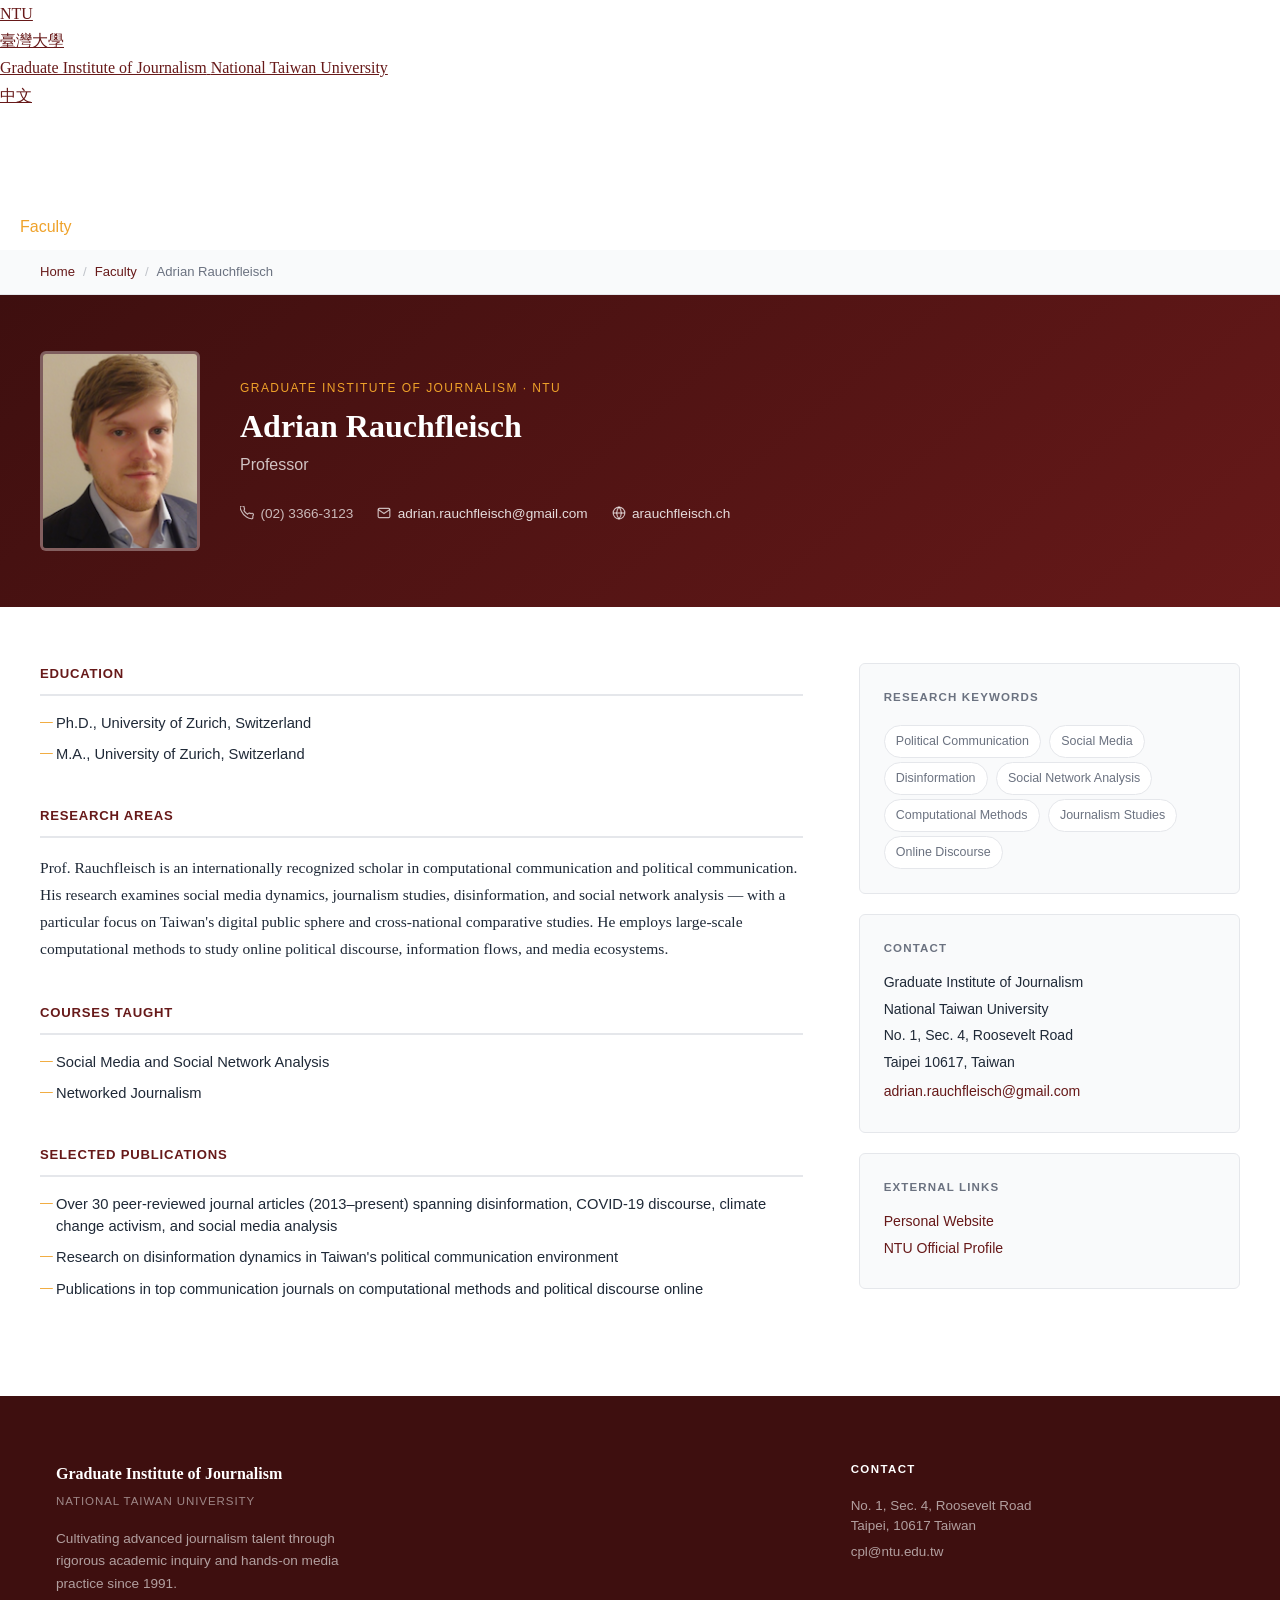
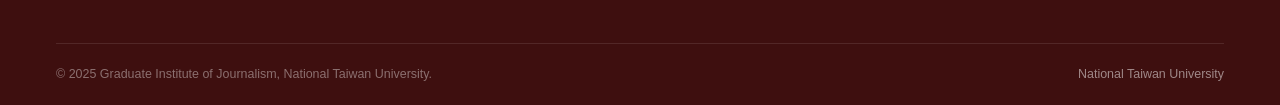
==== faculty/adrian-rauchfleisch.html @ b99232d1 "0507" ====
<!DOCTYPE html>
<html lang="en">
<head>
  <meta charset="UTF-8">
  <meta name="viewport" content="width=device-width, initial-scale=1.0">
  <title>Adrian Rauchfleisch — Graduate Institute of Journalism, NTU</title>
  <link rel="stylesheet" href="../css/style.css">
</head>
<body>

  <header class="topbar">
    <div class="topbar-inner">
      <a href="../index.html" class="topbar-brand">
        <div class="topbar-logo">
          <span class="topbar-logo-ntu">NTU</span>
          <div class="topbar-logo-line"></div>
          <span class="topbar-logo-sub">臺灣大學</span>
        </div>
        <div class="topbar-text">
          <span class="topbar-dept">Graduate Institute of Journalism</span>
          <span class="topbar-univ">National Taiwan University</span>
        </div>
      </a>
      <div class="topbar-right">
        <div class="topbar-lang">
          <a href="https://ntujour.github.io/" target="_blank" rel="noopener">中文</a>
        </div>
      </div>
    </div>
  </header>

  <nav class="navbar">
    <div class="navbar-inner">
      <a href="../index.html#introduction" class="nav-link">Introduction</a>
      <a href="../index.html#news" class="nav-link">News</a>
      <a href="../index.html#faculty" class="nav-link active">Faculty</a>
    </div>
  </nav>

  <div class="profile-breadcrumb">
    <div class="profile-breadcrumb-inner">
      <a href="../index.html">Home</a>
      <span class="breadcrumb-sep">/</span>
      <a href="../index.html#faculty">Faculty</a>
      <span class="breadcrumb-sep">/</span>
      <span>Adrian Rauchfleisch</span>
    </div>
  </div>

  <div class="profile-header">
    <div class="profile-header-inner">
      <div class="profile-photo-wrap">
        <img
          class="profile-photo-large"
          src="../image/Adrian%20Rauchfleisch.png"
          alt="Adrian Rauchfleisch"
        >
        <div class="profile-placeholder-large" style="display:none;">AR</div>
      </div>
      <div>
        <p class="profile-dept">Graduate Institute of Journalism · NTU</p>
        <h1 class="profile-name">Adrian Rauchfleisch</h1>
        <p class="profile-title-text">Professor</p>
        <div class="profile-contacts">
          <span class="profile-contact-item">
            <svg width="14" height="14" viewBox="0 0 24 24" fill="none" stroke="currentColor" stroke-width="2"><path d="M22 16.92v3a2 2 0 01-2.18 2 19.79 19.79 0 01-8.63-3.07A19.5 19.5 0 013.07 9.81a19.79 19.79 0 01-3.07-8.63A2 2 0 012 0h3a2 2 0 012 1.72c.127.96.361 1.903.7 2.81a2 2 0 01-.45 2.11L6.91 7.91a16 16 0 006.09 6.09l1.27-1.27a2 2 0 012.11-.45c.907.339 1.85.573 2.81.7A2 2 0 0122 16.92z"/></svg>
            (02) 3366-3123
          </span>
          <span class="profile-contact-item">
            <svg width="14" height="14" viewBox="0 0 24 24" fill="none" stroke="currentColor" stroke-width="2"><path d="M4 4h16c1.1 0 2 .9 2 2v12c0 1.1-.9 2-2 2H4c-1.1 0-2-.9-2-2V6c0-1.1.9-2 2-2z"/><polyline points="22,6 12,13 2,6"/></svg>
            <a href="mailto:adrian.rauchfleisch@gmail.com">adrian.rauchfleisch@gmail.com</a>
          </span>
          <span class="profile-contact-item">
            <svg width="14" height="14" viewBox="0 0 24 24" fill="none" stroke="currentColor" stroke-width="2"><circle cx="12" cy="12" r="10"/><line x1="2" y1="12" x2="22" y2="12"/><path d="M12 2a15.3 15.3 0 014 10 15.3 15.3 0 01-4 10 15.3 15.3 0 01-4-10 15.3 15.3 0 014-10z"/></svg>
            <a href="http://www.arauchfleisch.ch/" target="_blank" rel="noopener">arauchfleisch.ch</a>
          </span>
        </div>
      </div>
    </div>
  </div>

  <div class="profile-body">
    <div class="profile-body-inner">
      <div class="profile-main">

        <div class="profile-section">
          <h2>Education</h2>
          <ul>
            <li>Ph.D., University of Zurich, Switzerland</li>
            <li>M.A., University of Zurich, Switzerland</li>
          </ul>
        </div>

        <div class="profile-section">
          <h2>Research Areas</h2>
          <p>Prof. Rauchfleisch is an internationally recognized scholar in computational communication and political communication. His research examines social media dynamics, journalism studies, disinformation, and social network analysis — with a particular focus on Taiwan's digital public sphere and cross-national comparative studies. He employs large-scale computational methods to study online political discourse, information flows, and media ecosystems.</p>
        </div>

        <div class="profile-section">
          <h2>Courses Taught</h2>
          <ul>
            <li>Social Media and Social Network Analysis</li>
            <li>Networked Journalism</li>
          </ul>
        </div>

        <div class="profile-section">
          <h2>Selected Publications</h2>
          <ul>
            <li>Over 30 peer-reviewed journal articles (2013–present) spanning disinformation, COVID-19 discourse, climate change activism, and social media analysis</li>
            <li>Research on disinformation dynamics in Taiwan's political communication environment</li>
            <li>Publications in top communication journals on computational methods and political discourse online</li>
          </ul>
        </div>

      </div>

      <div class="profile-sidebar">
        <div class="sidebar-card">
          <h3>Research Keywords</h3>
          <div>
            <span class="research-pill">Political Communication</span>
            <span class="research-pill">Social Media</span>
            <span class="research-pill">Disinformation</span>
            <span class="research-pill">Social Network Analysis</span>
            <span class="research-pill">Computational Methods</span>
            <span class="research-pill">Journalism Studies</span>
            <span class="research-pill">Online Discourse</span>
          </div>
        </div>
        <div class="sidebar-card">
          <h3>Contact</h3>
          <p>Graduate Institute of Journalism</p>
          <p>National Taiwan University</p>
          <p>No. 1, Sec. 4, Roosevelt Road</p>
          <p>Taipei 10617, Taiwan</p>
          <a href="mailto:adrian.rauchfleisch@gmail.com" style="margin-top:0.5rem;">adrian.rauchfleisch@gmail.com</a>
        </div>
        <div class="sidebar-card">
          <h3>External Links</h3>
          <a href="http://www.arauchfleisch.ch/" target="_blank" rel="noopener">Personal Website</a>
          <a href="https://webpageprodvm.ntu.edu.tw/Journalism/RauchfleischA.htm" target="_blank" rel="noopener">NTU Official Profile</a>
        </div>
      </div>
    </div>
  </div>

  <footer>
    <div class="footer-inner">
      <div class="footer-cols">
        <div>
          <div class="footer-brand-name">Graduate Institute of Journalism</div>
          <div class="footer-brand-univ">National Taiwan University</div>
          <p class="footer-brand-desc">Cultivating advanced journalism talent through rigorous academic inquiry and hands-on media practice since 1991.</p>
        </div>
        <div class="footer-col">
          <h4>Contact</h4>
          <p>No. 1, Sec. 4, Roosevelt Road<br>Taipei, 10617 Taiwan</p>
          <a href="mailto:cpl@ntu.edu.tw">cpl@ntu.edu.tw</a>
        </div>
      </div>
      <div class="footer-bottom">
        <span>© 2025 Graduate Institute of Journalism, National Taiwan University.</span>
        <a href="https://www.ntu.edu.tw/" target="_blank" rel="noopener">National Taiwan University</a>
      </div>
    </div>
  </footer>

</body>
</html>
---- css/style.css ----
/* ============================================================
   Graduate Institute of Journalism, National Taiwan University
   Main Stylesheet — Color scheme matching ntujour.github.io
   ============================================================ */

:root {
  /* === Core brand colors (from ntujour.github.io) === */
  --maroon:        #671919;   /* nav background */
  --maroon-dark:   #3e0f0f;   /* footer background */
  --maroon-hover:  #991b1b;   /* dropdown / hover bg */
  --gold:          #efa22a;   /* accent, active/hover nav text */
  --gold-light:    #f4bb5a;

  /* === Text (Tailwind gray scale from source site) === */
  --text-900: #1f2937;   /* gray-800 — banner title */
  --text-700: #374151;   /* gray-700 — banner subtitle */
  --text-600: #4b5563;   /* gray-600 — tagline / secondary */
  --text-500: #6b7280;   /* gray-500 — muted */

  /* === Backgrounds === */
  --banner-bg: #f5f5f5;  /* site-banner background */
  --bg:        #ffffff;
  --bg-alt:    #f9fafb;  /* section alternate */

  /* === UI === */
  --border:       #e5e7eb;
  --shadow:       0 2px 8px rgba(103, 25, 25, 0.10);
  --shadow-hover: 0 8px 24px rgba(103, 25, 25, 0.18);
  --radius:       6px;
}

*, *::before, *::after { box-sizing: border-box; margin: 0; padding: 0; }
html { scroll-behavior: smooth; }

body {
  font-family: Georgia, 'Times New Roman', serif;
  color: var(--text-900);
  line-height: 1.7;
  font-size: 16px;
}

a { color: var(--maroon); }
img { max-width: 100%; display: block; }


/* ============================================================
   SITE BANNER  (matches .site-banner on ntujour.github.io)
   ============================================================ */

.site-banner {
  background-color: var(--banner-bg);
  background-image:
    url('https://ntujour.github.io/images/hd-bg-lt.png'),
    url('https://ntujour.github.io/images/hd-bg-rt.png');
  background-position: left bottom, right bottom;
  background-repeat: no-repeat, no-repeat;
  background-size: auto 60%, auto 60%;
  position: relative;
  padding: 1.5rem 0;
}

.container-1200 {
  max-width: 1200px;
  margin: 0 auto;
  padding: 0 1rem;
}

.banner-title {
  font-size: 2.25rem;   /* text-4xl */
  font-weight: 700;
  color: var(--text-900);
  line-height: 1.2;
  margin-bottom: 0.5rem;
}

.banner-title a {
  text-decoration: none;
  color: inherit;
  transition: color 0.15s;
}

.banner-title a:hover { color: var(--text-700); }

.banner-sub {
  font-family: -apple-system, BlinkMacSystemFont, 'Segoe UI', sans-serif;
  font-size: 1rem;
  color: var(--text-700);
  margin-bottom: 0.25rem;
}

.banner-tagline {
  font-family: -apple-system, BlinkMacSystemFont, 'Segoe UI', sans-serif;
  font-size: 1rem;
  color: var(--text-600);
}


/* ============================================================
   SITE NAV  (matches .site-nav on ntujour.github.io)
   ============================================================ */

.site-nav {
  background-color: var(--maroon);
  position: sticky;
  top: 0;
  z-index: 1000;
  box-shadow: 0 4px 6px rgba(0, 0, 0, 0.15);
}

.nav-list {
  list-style: none;
  display: flex;
  flex-wrap: wrap;
  align-items: center;
  gap: 0.5rem;
  padding: 0.75rem 0;
}

.nav-item { position: relative; }

.nav-link {
  display: block;
  padding: 0.625rem 1.25rem;
  font-family: -apple-system, BlinkMacSystemFont, 'Segoe UI', sans-serif;
  font-size: 1rem;
  font-weight: 500;
  color: #ffffff;
  text-decoration: none;
  border-radius: var(--radius);
  transition: color 0.15s;
}

.nav-link:hover  { color: var(--gold) !important; }
.nav-link.active { color: var(--gold); }

/* Language switcher pushed to right */
.nav-lang-item { margin-left: auto; }

.nav-lang-link {
  display: block;
  padding: 0.4rem 1rem;
  font-family: -apple-system, sans-serif;
  font-size: 0.9rem;
  font-weight: 500;
  color: rgba(255, 255, 255, 0.75);
  text-decoration: none;
  border: 1px solid rgba(255, 255, 255, 0.35);
  border-radius: var(--radius);
  transition: color 0.15s, border-color 0.15s, background 0.15s;
}

.nav-lang-link:hover {
  color: white;
  border-color: rgba(255, 255, 255, 0.7);
  background: rgba(255, 255, 255, 0.1);
}


/* ============================================================
   HERO
   ============================================================ */

.hero {
  background: linear-gradient(140deg, var(--maroon-dark) 0%, var(--maroon) 55%, #8b2020 100%);
  color: white;
  padding: 5rem 1rem 4rem;
  position: relative;
  overflow: hidden;
}

.hero::before {
  content: '';
  position: absolute;
  top: -100px; right: -80px;
  width: 500px; height: 500px;
  border: 1px solid rgba(255,255,255,0.05);
  border-radius: 50%;
  pointer-events: none;
}

.hero::after {
  content: '';
  position: absolute;
  bottom: -120px; left: -60px;
  width: 380px; height: 380px;
  border: 1px solid rgba(255,255,255,0.04);
  border-radius: 50%;
  pointer-events: none;
}

.hero-inner {
  max-width: 1200px;
  margin: 0 auto;
  position: relative; z-index: 1;
}

.hero-tag {
  font-family: -apple-system, sans-serif;
  font-size: 0.72rem;
  font-weight: 700;
  letter-spacing: 0.18em;
  text-transform: uppercase;
  color: var(--gold);
  margin-bottom: 1.1rem;
}

.hero h2 {
  font-size: 2.5rem;
  font-weight: 700;
  line-height: 1.2;
  margin-bottom: 1.25rem;
  max-width: 580px;
}

.hero-desc {
  font-size: 1.05rem;
  opacity: 0.82;
  max-width: 500px;
  font-family: -apple-system, sans-serif;
  font-weight: 300;
  line-height: 1.65;
}


/* ============================================================
   SECTIONS — shared
   ============================================================ */

section { padding: 5rem 1rem; }

.section-inner {
  max-width: 1200px;
  margin: 0 auto;
}

.section-header { margin-bottom: 3rem; }

.section-title {
  font-size: 1.85rem;
  color: var(--maroon);
  font-weight: 700;
  display: inline-block;
  position: relative;
  padding-bottom: 0.65rem;
}

.section-title::after {
  content: '';
  position: absolute;
  bottom: 0; left: 0;
  width: 44px; height: 3px;
  background: var(--gold);
}

.section-desc {
  font-family: -apple-system, sans-serif;
  font-size: 1rem;
  color: var(--text-500);
  margin-top: 0.8rem;
  max-width: 640px;
  line-height: 1.6;
}


/* ============================================================
   INTRODUCTION
   ============================================================ */

#introduction { background: var(--bg); }

.intro-body {
  display: grid;
  grid-template-columns: 1fr 1fr;
  gap: 4rem;
  align-items: start;
}

.intro-text p {
  margin-bottom: 1rem;
  font-size: 1.02rem;
  color: var(--text-900);
  line-height: 1.85;
}

.intro-pillars {
  display: grid;
  grid-template-columns: 1fr 1fr;
  gap: 1rem;
}

.pillar {
  background: var(--bg-alt);
  border-left: 3px solid var(--maroon);
  padding: 1.1rem 1.1rem 1.1rem 1rem;
  border-radius: 0 var(--radius) var(--radius) 0;
}

.pillar h4 {
  font-family: -apple-system, sans-serif;
  font-size: 0.78rem;
  font-weight: 700;
  color: var(--maroon);
  text-transform: uppercase;
  letter-spacing: 0.06em;
  margin-bottom: 0.35rem;
}

.pillar p {
  font-size: 0.86rem;
  color: var(--text-500);
  line-height: 1.55;
  font-family: -apple-system, sans-serif;
}

.intro-stats {
  display: flex;
  gap: 2.5rem;
  margin-top: 2rem;
  padding-top: 2rem;
  border-top: 1px solid var(--border);
}

.stat-num {
  font-size: 2rem;
  font-weight: 700;
  color: var(--maroon);
  line-height: 1;
}

.stat-label {
  font-family: -apple-system, sans-serif;
  font-size: 0.78rem;
  color: var(--text-500);
  margin-top: 0.3rem;
  letter-spacing: 0.04em;
}


/* ============================================================
   NEWS
   ============================================================ */

#news { background: var(--bg-alt); }

.news-list {
  display: flex;
  flex-direction: column;
  gap: 1rem;
}

.news-card {
  background: white;
  border-radius: var(--radius);
  padding: 1.4rem 1.75rem;
  box-shadow: var(--shadow);
  display: grid;
  grid-template-columns: 90px 1fr;
  gap: 1.5rem;
  align-items: start;
  text-decoration: none;
  color: inherit;
  transition: box-shadow 0.2s;
  border-left: 3px solid transparent;
}

.news-card:hover {
  box-shadow: var(--shadow-hover);
  border-left-color: var(--maroon);
}

.news-meta { text-align: center; padding-top: 0.1rem; }

.news-date-day {
  font-family: -apple-system, sans-serif;
  font-size: 2rem;
  font-weight: 700;
  color: var(--maroon);
  line-height: 1;
}

.news-date-rest {
  font-family: -apple-system, sans-serif;
  font-size: 0.7rem;
  color: var(--text-500);
  text-transform: uppercase;
  letter-spacing: 0.08em;
  margin-top: 0.2rem;
  line-height: 1.3;
}

.news-date-year {
  font-family: -apple-system, sans-serif;
  font-size: 1.1rem;
  font-weight: 600;
  color: var(--maroon);
  line-height: 1.2;
}

.news-tag {
  display: inline-block;
  font-family: -apple-system, sans-serif;
  font-size: 0.68rem;
  font-weight: 700;
  letter-spacing: 0.07em;
  text-transform: uppercase;
  padding: 0.18rem 0.6rem;
  border-radius: 2px;
  background: var(--maroon);
  color: white;
  margin-bottom: 0.5rem;
}

.news-tag.tag-event  { background: #1b6b3a; }
.news-tag.tag-award  { background: var(--gold); color: var(--maroon-dark); }
.news-tag.tag-forum  { background: #5a4280; }

.news-title {
  font-size: 1.02rem;
  font-weight: 700;
  color: var(--text-900);
  line-height: 1.4;
  margin-bottom: 0.3rem;
}

.news-card:hover .news-title { color: var(--maroon); }

.news-excerpt {
  font-family: -apple-system, sans-serif;
  font-size: 0.87rem;
  color: var(--text-500);
  line-height: 1.55;
}


/* ============================================================
   FACULTY
   ============================================================ */

#faculty { background: var(--bg); }

.faculty-label {
  font-family: -apple-system, sans-serif;
  font-size: 0.75rem;
  font-weight: 700;
  text-transform: uppercase;
  letter-spacing: 0.12em;
  color: var(--gold);
  margin-bottom: 1.5rem;
  display: flex;
  align-items: center;
  gap: 0.8rem;
}

.faculty-label::after {
  content: '';
  flex: 1;
  height: 1px;
  background: var(--border);
}

.faculty-grid {
  display: grid;
  grid-template-columns: repeat(auto-fill, minmax(260px, 1fr));
  gap: 1.5rem;
}

.faculty-card {
  background: white;
  border: 1px solid var(--border);
  border-radius: 8px;
  overflow: hidden;
  transition: box-shadow 0.2s, transform 0.2s;
}

.faculty-card:hover {
  box-shadow: var(--shadow-hover);
  transform: translateY(-3px);
}

.faculty-photo-wrap {
  width: 100%;
  height: 300px;
  overflow: hidden;
  background: var(--bg-alt);
}

.faculty-photo {
  width: 100%;
  height: 100%;
  object-fit: cover;
  object-position: center top;
}

.faculty-placeholder {
  width: 100%;
  height: 100%;
  display: flex;
  align-items: center;
  justify-content: center;
  background: linear-gradient(135deg, var(--maroon) 0%, var(--maroon-hover) 100%);
  color: rgba(255, 255, 255, 0.6);
  font-family: Georgia, serif;
  font-size: 2.8rem;
  font-weight: 700;
  letter-spacing: 0.05em;
}

.faculty-body { padding: 1.25rem; }

.faculty-name {
  font-size: 1.04rem;
  font-weight: 700;
  color: var(--maroon);
  text-decoration: none;
  display: block;
  line-height: 1.3;
  margin-bottom: 0.2rem;
}

.faculty-name:hover { text-decoration: underline; }

.faculty-badge {
  font-family: -apple-system, sans-serif;
  font-size: 0.78rem;
  font-weight: 600;
  color: var(--text-500);
  margin-bottom: 0.8rem;
  display: block;
}

.faculty-tags { display: flex; flex-wrap: wrap; gap: 0.35rem; }

.ftag {
  font-family: -apple-system, sans-serif;
  font-size: 0.7rem;
  padding: 0.18rem 0.5rem;
  border-radius: 3px;
  background: var(--bg-alt);
  color: var(--text-500);
  border: 1px solid var(--border);
}


/* ============================================================
   FOOTER
   ============================================================ */

footer { background: var(--maroon-dark); }

.footer-inner {
  max-width: 1200px;
  margin: 0 auto;
  padding: 4rem 1rem 0;
}

.footer-cols {
  display: grid;
  grid-template-columns: 2fr 1fr;
  gap: 3rem;
  padding-bottom: 3rem;
}

.footer-brand-name {
  color: white;
  font-size: 1rem;
  font-weight: 700;
  margin-bottom: 0.3rem;
}

.footer-brand-univ {
  font-family: -apple-system, sans-serif;
  font-size: 0.72rem;
  color: rgba(255,255,255,0.5);
  letter-spacing: 0.08em;
  text-transform: uppercase;
}

.footer-brand-desc {
  font-family: -apple-system, sans-serif;
  font-size: 0.85rem;
  color: rgba(255,255,255,0.6);
  margin-top: 1rem;
  line-height: 1.65;
  max-width: 300px;
}

.footer-col h4 {
  font-family: -apple-system, sans-serif;
  font-size: 0.72rem;
  font-weight: 700;
  letter-spacing: 0.12em;
  text-transform: uppercase;
  color: white;
  margin-bottom: 1rem;
}

.footer-col p,
.footer-col a {
  font-family: -apple-system, sans-serif;
  font-size: 0.84rem;
  display: block;
  color: rgba(255,255,255,0.6);
  text-decoration: none;
  margin-bottom: 0.4rem;
  line-height: 1.5;
}

.footer-col a:hover { color: white; }

.footer-bottom {
  border-top: 1px solid rgba(255,255,255,0.1);
  padding: 1.25rem 0;
  display: flex;
  justify-content: space-between;
  align-items: center;
  font-family: -apple-system, sans-serif;
  font-size: 0.78rem;
  color: rgba(255,255,255,0.4);
}

.footer-bottom a { color: rgba(255,255,255,0.5); text-decoration: none; }
.footer-bottom a:hover { color: rgba(255,255,255,0.8); }


/* ============================================================
   FACULTY PROFILE PAGES
   ============================================================ */

.profile-breadcrumb {
  background: var(--bg-alt);
  border-bottom: 1px solid var(--border);
  padding: 0 1rem;
}

.profile-breadcrumb-inner {
  max-width: 1200px;
  margin: 0 auto;
  height: 44px;
  display: flex;
  align-items: center;
  gap: 0.5rem;
  font-family: -apple-system, sans-serif;
  font-size: 0.82rem;
  color: var(--text-500);
}

.profile-breadcrumb a { color: var(--maroon); text-decoration: none; }
.profile-breadcrumb a:hover { text-decoration: underline; }
.breadcrumb-sep { opacity: 0.4; }

.profile-header {
  background: linear-gradient(140deg, var(--maroon-dark) 0%, var(--maroon) 100%);
  color: white;
  padding: 3.5rem 1rem;
}

.profile-header-inner {
  max-width: 1200px;
  margin: 0 auto;
  display: grid;
  grid-template-columns: auto 1fr;
  gap: 2.5rem;
  align-items: center;
}

.profile-photo-wrap {
  width: 160px; height: 200px;
  border-radius: 6px;
  overflow: hidden;
  border: 3px solid rgba(255,255,255,0.25);
  flex-shrink: 0;
  background: rgba(255,255,255,0.1);
}

.profile-photo-large {
  width: 100%; height: 100%;
  object-fit: cover;
  object-position: center top;
}

.profile-placeholder-large {
  width: 100%; height: 100%;
  display: flex;
  align-items: center;
  justify-content: center;
  font-family: Georgia, serif;
  font-size: 3rem;
  font-weight: 700;
  color: rgba(255,255,255,0.4);
}

.profile-dept {
  font-family: -apple-system, sans-serif;
  font-size: 0.75rem;
  letter-spacing: 0.12em;
  text-transform: uppercase;
  color: var(--gold);
  margin-bottom: 0.6rem;
}

.profile-name {
  font-size: 2rem;
  font-weight: 700;
  line-height: 1.15;
  margin-bottom: 0.4rem;
}

.profile-title-text {
  font-family: -apple-system, sans-serif;
  font-size: 1rem;
  color: rgba(255,255,255,0.75);
  margin-bottom: 1.5rem;
}

.profile-contacts {
  display: flex;
  flex-wrap: wrap;
  gap: 0.75rem 1.5rem;
}

.profile-contact-item {
  font-family: -apple-system, sans-serif;
  font-size: 0.85rem;
  color: rgba(255,255,255,0.7);
  display: flex;
  align-items: center;
  gap: 0.4rem;
}

.profile-contact-item a { color: rgba(255,255,255,0.85); text-decoration: none; }
.profile-contact-item a:hover { color: white; text-decoration: underline; }

.profile-body { background: var(--bg); padding: 3.5rem 1rem; }

.profile-body-inner {
  max-width: 1200px;
  margin: 0 auto;
  display: grid;
  grid-template-columns: 2fr 1fr;
  gap: 3.5rem;
  align-items: start;
}

.profile-section { margin-bottom: 2.5rem; }

.profile-section h2 {
  font-family: -apple-system, sans-serif;
  font-size: 0.82rem;
  font-weight: 700;
  color: var(--maroon);
  text-transform: uppercase;
  letter-spacing: 0.06em;
  padding-bottom: 0.5rem;
  border-bottom: 2px solid var(--border);
  margin-bottom: 1rem;
}

.profile-section p {
  font-size: 0.97rem;
  line-height: 1.75;
  color: var(--text-900);
}

.profile-section ul {
  list-style: none;
  display: flex;
  flex-direction: column;
  gap: 0.6rem;
}

.profile-section li {
  font-family: -apple-system, sans-serif;
  font-size: 0.92rem;
  color: var(--text-900);
  padding-left: 1rem;
  position: relative;
  line-height: 1.5;
}

.profile-section li::before {
  content: '—';
  position: absolute;
  left: 0;
  color: var(--gold);
  font-size: 0.8rem;
}

.profile-sidebar { position: sticky; top: 74px; }

.sidebar-card {
  background: var(--bg-alt);
  border: 1px solid var(--border);
  border-radius: var(--radius);
  padding: 1.5rem;
  margin-bottom: 1.25rem;
}

.sidebar-card h3 {
  font-family: -apple-system, sans-serif;
  font-size: 0.72rem;
  font-weight: 700;
  text-transform: uppercase;
  letter-spacing: 0.1em;
  color: var(--text-500);
  margin-bottom: 0.85rem;
}

.sidebar-card p,
.sidebar-card a {
  font-family: -apple-system, sans-serif;
  font-size: 0.88rem;
  color: var(--text-900);
  text-decoration: none;
  display: block;
  margin-bottom: 0.35rem;
  line-height: 1.5;
}

.sidebar-card a { color: var(--maroon); }
.sidebar-card a:hover { text-decoration: underline; }

.research-pill {
  display: inline-block;
  font-family: -apple-system, sans-serif;
  font-size: 0.78rem;
  padding: 0.3rem 0.7rem;
  border-radius: 20px;
  background: white;
  border: 1px solid var(--border);
  color: var(--text-500);
  margin: 0.25rem 0.25rem 0 0;
}


/* ============================================================
   FACULTY — SECTION HEADINGS & COMPACT CARDS
   ============================================================ */

.faculty-section-heading {
  font-family: -apple-system, BlinkMacSystemFont, 'Segoe UI', sans-serif;
  font-weight: 700;
  color: var(--text-700);
  text-transform: uppercase;
  margin: 3rem 0 1.25rem;
  padding-bottom: 0.6rem;
  border-bottom: 2px solid var(--border);
  font-size: 1.4rem;
  letter-spacing: 0.04em;
}


.faculty-compact-grid {
  display: grid;
  grid-template-columns: repeat(3, 1fr);
  gap: 0.75rem;
}

.faculty-compact-card {
  background: var(--bg-alt);
  border: 1px solid var(--border);
  border-left: 3px solid var(--maroon);
  border-radius: 0 var(--radius) var(--radius) 0;
  padding: 0.85rem 1rem;
  display: flex;
  gap: 0.85rem;
  align-items: flex-start;
}

.faculty-compact-card.card-remembrance {
  border-left-color: var(--text-500);
}

.faculty-compact-photo-wrap {
  width: 80px;
  height: 96px;
  flex-shrink: 0;
  overflow: hidden;
  border-radius: 3px;
  background: var(--bg);
}

.faculty-compact-photo {
  width: 100%;
  height: 100%;
  object-fit: cover;
  object-position: center top;
}

.faculty-compact-placeholder-sm {
  width: 100%;
  height: 100%;
  display: flex;
  align-items: center;
  justify-content: center;
  background: linear-gradient(135deg, var(--maroon) 0%, var(--maroon-hover) 100%);
  color: rgba(255,255,255,0.45);
  font-family: Georgia, serif;
  font-size: 1.4rem;
  font-weight: 700;
}

.faculty-compact-info {
  flex: 1;
  min-width: 0;
}

.faculty-compact-name {
  font-family: Georgia, 'Times New Roman', serif;
  font-size: 1.04rem;
  font-weight: 700;
  color: var(--maroon);
  display: block;
  margin-bottom: 0.15rem;
  line-height: 1.3;
}

.faculty-compact-card.card-remembrance .faculty-compact-name {
  color: var(--text-700);
}

.faculty-compact-zh {
  font-weight: 400;
  font-size: 0.82rem;
  color: var(--text-500);
}

.faculty-compact-title {
  font-family: -apple-system, sans-serif;
  font-size: 0.78rem;
  font-weight: 600;
  color: var(--text-700);
  margin-bottom: 0.2rem;
}

.faculty-compact-sub {
  font-family: -apple-system, sans-serif;
  font-size: 0.76rem;
  color: var(--text-500);
  line-height: 1.45;
}


/* ============================================================
   RESPONSIVE
   ============================================================ */

@media (max-width: 960px) {
  .intro-body { grid-template-columns: 1fr; gap: 2.5rem; }
  .footer-cols { grid-template-columns: 1fr; gap: 2rem; }
  .profile-body-inner { grid-template-columns: 1fr; }
  .profile-sidebar { position: static; }
  .faculty-compact-grid { grid-template-columns: repeat(2, 1fr); }
}

@media (max-width: 720px) {
  .banner-title { font-size: 1.6rem; }
  .hero h2 { font-size: 1.9rem; }
  .faculty-grid { grid-template-columns: repeat(2, 1fr); }
  .news-card { grid-template-columns: 1fr; }
  .news-meta { display: flex; align-items: center; gap: 0.75rem; text-align: left; }
  .footer-cols { grid-template-columns: 1fr; gap: 2rem; }
  .footer-bottom { flex-direction: column; gap: 0.5rem; text-align: center; }
  .profile-header-inner { grid-template-columns: 1fr; }
  .profile-photo-wrap { width: 120px; height: 150px; }
}

@media (max-width: 600px) {
  .faculty-compact-grid { grid-template-columns: 1fr; }
}

@media (max-width: 480px) {
  .faculty-grid { grid-template-columns: 1fr; }
  .intro-pillars { grid-template-columns: 1fr; }
  .intro-stats { gap: 1.5rem; }
  section { padding: 3.5rem 1rem; }
  .hero { padding: 4rem 1rem 3rem; }
}
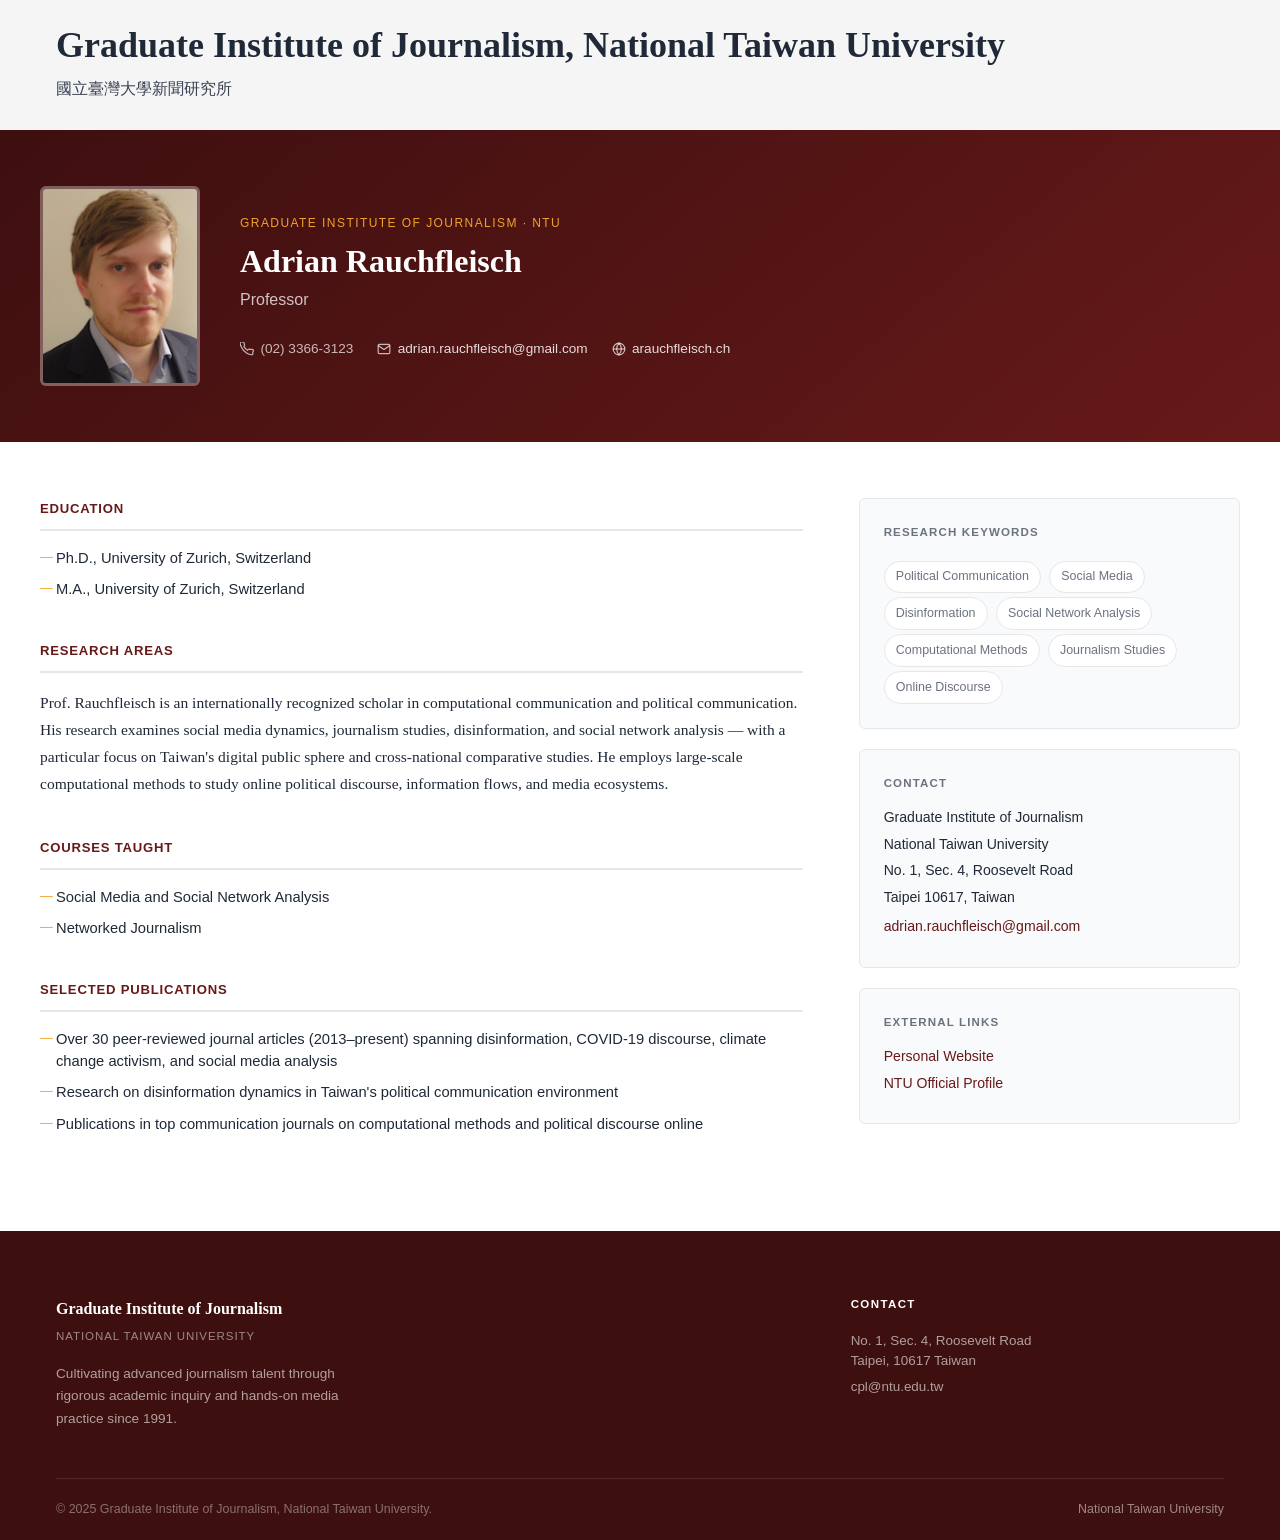
==== commit 1c6cead0: "0507" ====
--- a/faculty/adrian-rauchfleisch.html
+++ b/faculty/adrian-rauchfleisch.html
@@ -8,44 +8,14 @@
 </head>
 <body>
 
-  <header class="topbar">
-    <div class="topbar-inner">
-      <a href="../index.html" class="topbar-brand">
-        <div class="topbar-logo">
-          <span class="topbar-logo-ntu">NTU</span>
-          <div class="topbar-logo-line"></div>
-          <span class="topbar-logo-sub">臺灣大學</span>
-        </div>
-        <div class="topbar-text">
-          <span class="topbar-dept">Graduate Institute of Journalism</span>
-          <span class="topbar-univ">National Taiwan University</span>
-        </div>
-      </a>
-      <div class="topbar-right">
-        <div class="topbar-lang">
-          <a href="https://ntujour.github.io/" target="_blank" rel="noopener">中文</a>
-        </div>
-      </div>
+  <header class="site-banner" role="banner">
+    <div class="container-1200">
+      <h1 class="banner-title">
+        <a href="../index.html">Graduate Institute of Journalism, National Taiwan University</a>
+      </h1>
+      <p class="banner-sub">國立臺灣大學新聞研究所</p>
     </div>
   </header>
-
-  <nav class="navbar">
-    <div class="navbar-inner">
-      <a href="../index.html#introduction" class="nav-link">Introduction</a>
-      <a href="../index.html#news" class="nav-link">News</a>
-      <a href="../index.html#faculty" class="nav-link active">Faculty</a>
-    </div>
-  </nav>
-
-  <div class="profile-breadcrumb">
-    <div class="profile-breadcrumb-inner">
-      <a href="../index.html">Home</a>
-      <span class="breadcrumb-sep">/</span>
-      <a href="../index.html#faculty">Faculty</a>
-      <span class="breadcrumb-sep">/</span>
-      <span>Adrian Rauchfleisch</span>
-    </div>
-  </div>
 
   <div class="profile-header">
     <div class="profile-header-inner">
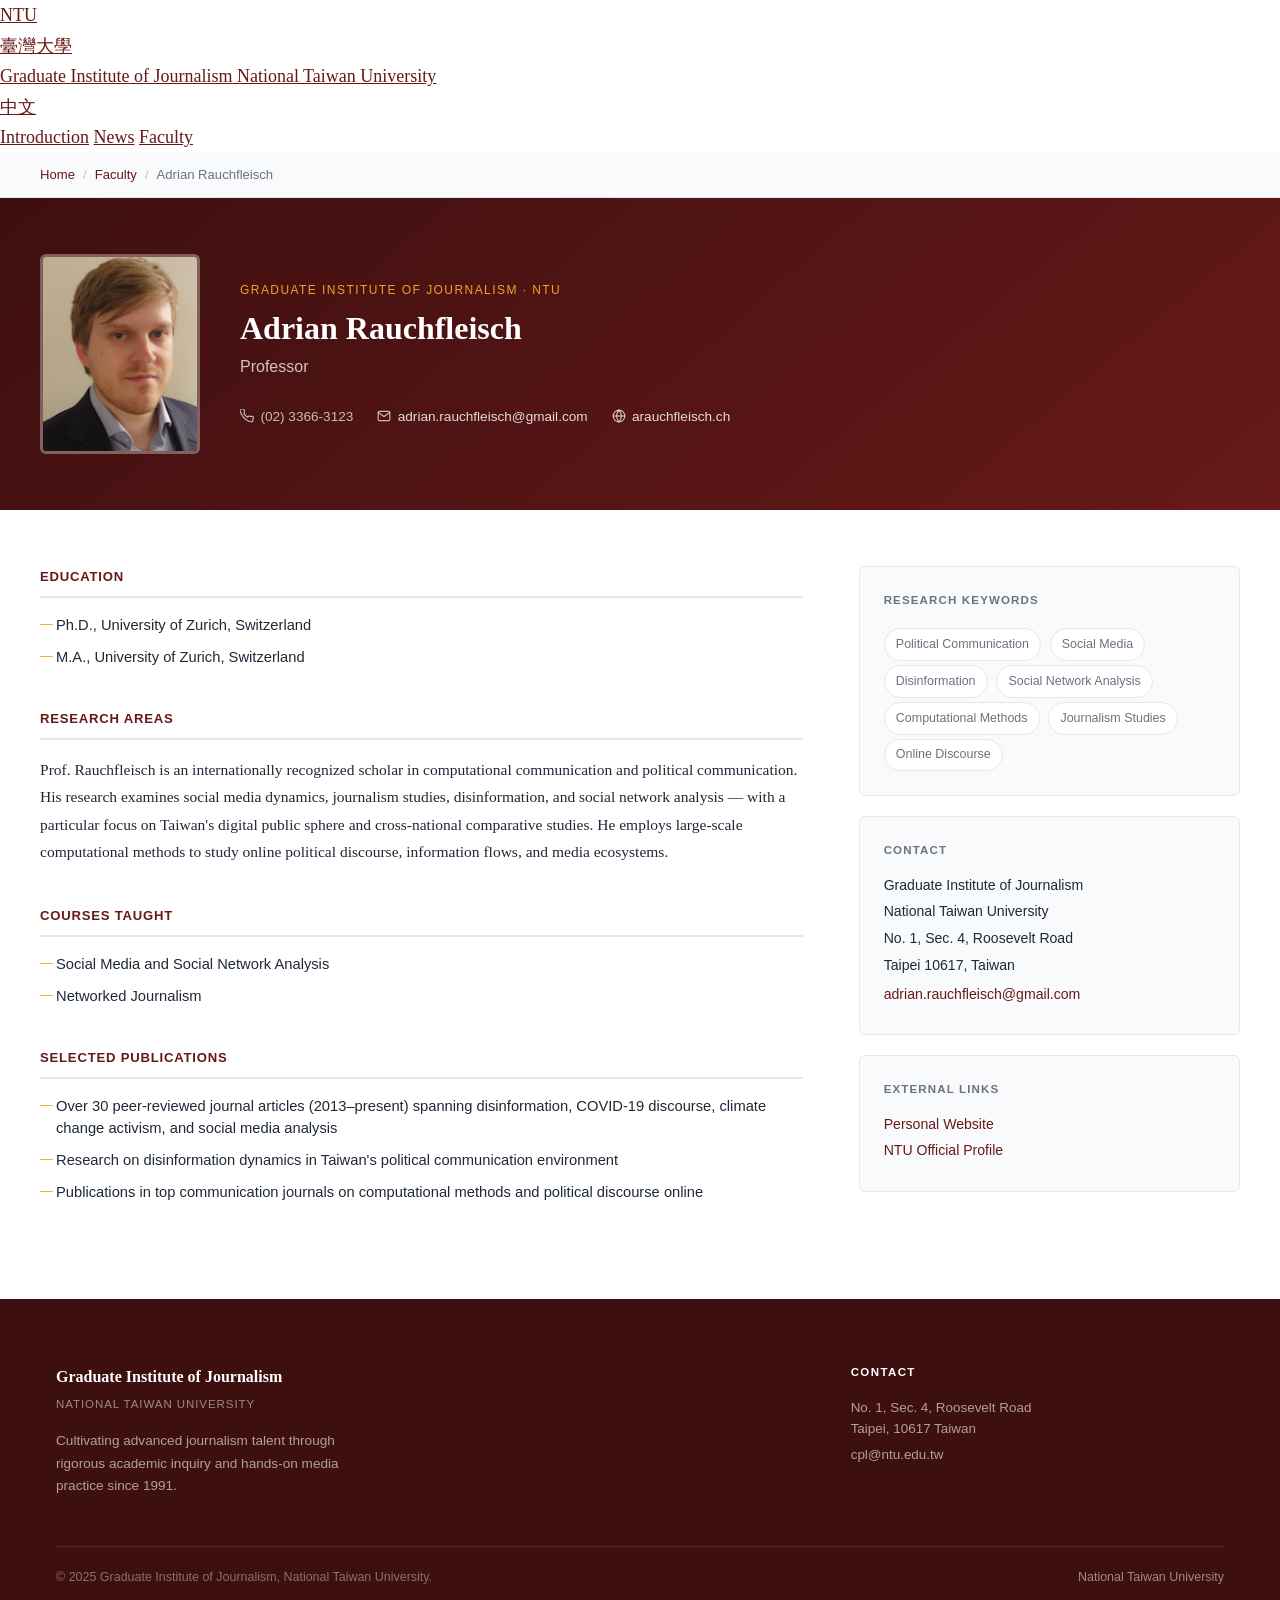
==== commit df631b8d: "0507" ====
--- a/faculty/adrian-rauchfleisch.html
+++ b/faculty/adrian-rauchfleisch.html
@@ -8,14 +8,44 @@
 </head>
 <body>
 
-  <header class="site-banner" role="banner">
-    <div class="container-1200">
-      <h1 class="banner-title">
-        <a href="../index.html">Graduate Institute of Journalism, National Taiwan University</a>
-      </h1>
-      <p class="banner-sub">國立臺灣大學新聞研究所</p>
+  <header class="topbar">
+    <div class="topbar-inner">
+      <a href="../index.html" class="topbar-brand">
+        <div class="topbar-logo">
+          <span class="topbar-logo-ntu">NTU</span>
+          <div class="topbar-logo-line"></div>
+          <span class="topbar-logo-sub">臺灣大學</span>
+        </div>
+        <div class="topbar-text">
+          <span class="topbar-dept">Graduate Institute of Journalism</span>
+          <span class="topbar-univ">National Taiwan University</span>
+        </div>
+      </a>
+      <div class="topbar-right">
+        <div class="topbar-lang">
+          <a href="https://ntujour.github.io/" target="_blank" rel="noopener">中文</a>
+        </div>
+      </div>
     </div>
   </header>
+
+  <nav class="navbar">
+    <div class="navbar-inner">
+      <a href="../index.html#introduction" class="nav-link">Introduction</a>
+      <a href="../index.html#news" class="nav-link">News</a>
+      <a href="../index.html#faculty" class="nav-link active">Faculty</a>
+    </div>
+  </nav>
+
+  <div class="profile-breadcrumb">
+    <div class="profile-breadcrumb-inner">
+      <a href="../index.html">Home</a>
+      <span class="breadcrumb-sep">/</span>
+      <a href="../index.html#faculty">Faculty</a>
+      <span class="breadcrumb-sep">/</span>
+      <span>Adrian Rauchfleisch</span>
+    </div>
+  </div>
 
   <div class="profile-header">
     <div class="profile-header-inner">
--- a/css/style.css
+++ b/css/style.css
@@ -36,7 +36,7 @@
   font-family: Georgia, 'Times New Roman', serif;
   color: var(--text-900);
   line-height: 1.7;
-  font-size: 16px;
+  font-size: 18px;
 }
 
 a { color: var(--maroon); }
@@ -44,115 +44,199 @@
 
 
 /* ============================================================
-   SITE BANNER  (matches .site-banner on ntujour.github.io)
+   SITE HEADER  (slim top bar)
    ============================================================ */
 
-.site-banner {
-  background-color: var(--banner-bg);
-  background-image:
-    url('https://ntujour.github.io/images/hd-bg-lt.png'),
-    url('https://ntujour.github.io/images/hd-bg-rt.png');
-  background-position: left bottom, right bottom;
-  background-repeat: no-repeat, no-repeat;
-  background-size: auto 60%, auto 60%;
-  position: relative;
-  padding: 1.5rem 0;
-}
-
-.container-1200 {
-  max-width: 1200px;
-  margin: 0 auto;
-  padding: 0 1rem;
-}
-
-.banner-title {
-  font-size: 2.25rem;   /* text-4xl */
-  font-weight: 700;
-  color: var(--text-900);
-  line-height: 1.2;
-  margin-bottom: 0.5rem;
-}
-
-.banner-title a {
-  text-decoration: none;
-  color: inherit;
-  transition: color 0.15s;
-}
-
-.banner-title a:hover { color: var(--text-700); }
-
-.banner-sub {
-  font-family: -apple-system, BlinkMacSystemFont, 'Segoe UI', sans-serif;
-  font-size: 1rem;
-  color: var(--text-700);
-  margin-bottom: 0.25rem;
-}
-
-.banner-tagline {
-  font-family: -apple-system, BlinkMacSystemFont, 'Segoe UI', sans-serif;
-  font-size: 1rem;
-  color: var(--text-600);
-}
-
-
-/* ============================================================
-   SITE NAV  (matches .site-nav on ntujour.github.io)
-   ============================================================ */
-
-.site-nav {
-  background-color: var(--maroon);
+.site-header {
+  background: var(--maroon);
+  height: 54px;
+  display: flex;
+  align-items: center;
+  padding: 0 1.5rem;
   position: sticky;
   top: 0;
   z-index: 1000;
-  box-shadow: 0 4px 6px rgba(0, 0, 0, 0.15);
-}
-
-.nav-list {
-  list-style: none;
-  display: flex;
-  flex-wrap: wrap;
-  align-items: center;
-  gap: 0.5rem;
-  padding: 0.75rem 0;
-}
-
-.nav-item { position: relative; }
-
-.nav-link {
+  box-shadow: 0 2px 6px rgba(0, 0, 0, 0.25);
+  gap: 1rem;
+}
+
+.site-header-brand {
+  display: flex;
+  flex-direction: column;
+  justify-content: center;
+  flex: 1;
+  min-width: 0;
+  text-decoration: none;
+}
+
+.site-header-title {
+  font-family: Georgia, 'Times New Roman', serif;
+  font-size: 1rem;
+  font-weight: 700;
+  color: #ffffff;
+  white-space: nowrap;
+  overflow: hidden;
+  text-overflow: ellipsis;
+  line-height: 1.2;
+}
+
+.site-header-sub {
+  font-family: -apple-system, sans-serif;
+  font-size: 0.7rem;
+  color: rgba(255, 255, 255, 0.65);
+  letter-spacing: 0.04em;
+  white-space: nowrap;
+}
+
+.site-header-lang {
+  flex-shrink: 0;
   display: block;
-  padding: 0.625rem 1.25rem;
-  font-family: -apple-system, BlinkMacSystemFont, 'Segoe UI', sans-serif;
-  font-size: 1rem;
+  padding: 0.3rem 0.85rem;
+  font-family: -apple-system, sans-serif;
+  font-size: 0.82rem;
   font-weight: 500;
-  color: #ffffff;
-  text-decoration: none;
-  border-radius: var(--radius);
-  transition: color 0.15s;
-}
-
-.nav-link:hover  { color: var(--gold) !important; }
-.nav-link.active { color: var(--gold); }
-
-/* Language switcher pushed to right */
-.nav-lang-item { margin-left: auto; }
-
-.nav-lang-link {
-  display: block;
-  padding: 0.4rem 1rem;
-  font-family: -apple-system, sans-serif;
-  font-size: 0.9rem;
-  font-weight: 500;
-  color: rgba(255, 255, 255, 0.75);
+  color: rgba(255, 255, 255, 0.8);
   text-decoration: none;
   border: 1px solid rgba(255, 255, 255, 0.35);
   border-radius: var(--radius);
   transition: color 0.15s, border-color 0.15s, background 0.15s;
 }
 
-.nav-lang-link:hover {
-  color: white;
+.site-header-lang:hover {
+  color: #fff;
   border-color: rgba(255, 255, 255, 0.7);
   background: rgba(255, 255, 255, 0.1);
+}
+
+
+/* ============================================================
+   PAGE LAYOUT  (sidebar + main)
+   ============================================================ */
+
+.site-layout {
+  display: flex;
+  align-items: flex-start;
+  min-height: calc(100vh - 54px);
+}
+
+/* ── Left sidebar nav ── */
+.site-sidebar {
+  width: 210px;
+  flex-shrink: 0;
+  background: var(--bg);
+  border-right: 1px solid var(--border);
+  position: sticky;
+  top: 54px;
+  height: calc(100vh - 54px);
+  overflow-y: auto;
+  display: flex;
+  flex-direction: column;
+}
+
+.sidebar-institute {
+  padding: 1.75rem 1.25rem 1rem;
+  border-bottom: 1px solid var(--border);
+}
+
+.sidebar-inst-name {
+  font-family: Georgia, serif;
+  font-size: 0.88rem;
+  font-weight: 700;
+  color: var(--maroon);
+  line-height: 1.35;
+}
+
+.sidebar-inst-zh {
+  font-family: -apple-system, sans-serif;
+  font-size: 0.72rem;
+  color: var(--text-500);
+  margin-top: 0.25rem;
+}
+
+.sidebar-inst-tag {
+  font-family: -apple-system, sans-serif;
+  font-size: 0.7rem;
+  color: var(--text-500);
+  margin-top: 0.5rem;
+  font-style: italic;
+  line-height: 1.4;
+}
+
+.sidebar-nav {
+  padding: 1rem 0;
+  flex: 1;
+}
+
+.sidebar-nav-label {
+  font-family: -apple-system, sans-serif;
+  font-size: 0.62rem;
+  font-weight: 700;
+  letter-spacing: 0.12em;
+  text-transform: uppercase;
+  color: var(--text-500);
+  padding: 0 1.25rem;
+  margin-bottom: 0.35rem;
+}
+
+.sidebar-nav-list {
+  list-style: none;
+}
+
+.sidebar-nav-link {
+  display: block;
+  padding: 0.6rem 1.25rem;
+  font-family: -apple-system, BlinkMacSystemFont, 'Segoe UI', sans-serif;
+  font-size: 0.9rem;
+  font-weight: 500;
+  color: var(--text-700);
+  text-decoration: none;
+  border-left: 3px solid transparent;
+  transition: color 0.15s, border-color 0.15s, background 0.15s;
+}
+
+.sidebar-nav-link:hover {
+  color: var(--maroon);
+  border-left-color: var(--maroon);
+  background: var(--bg-alt);
+}
+
+.sidebar-nav-link.active {
+  color: var(--maroon);
+  border-left-color: var(--gold);
+  background: var(--bg-alt);
+  font-weight: 700;
+}
+
+.sidebar-nav-sub-list {
+  list-style: none;
+  border-left: 3px solid var(--border);
+  margin: 0 0 0.25rem 1.25rem;
+}
+
+.sidebar-nav-sub-link {
+  display: block;
+  padding: 0.35rem 0.75rem;
+  font-family: -apple-system, BlinkMacSystemFont, 'Segoe UI', sans-serif;
+  font-size: 0.78rem;
+  color: var(--text-500);
+  text-decoration: none;
+  transition: color 0.15s;
+}
+
+.sidebar-nav-sub-link:hover {
+  color: var(--maroon);
+}
+
+/* ── Main content area ── */
+.site-main {
+  flex: 1;
+  min-width: 0;
+}
+
+.container-1200 {
+  max-width: 1100px;
+  margin: 0 auto;
+  padding: 0 1rem;
 }
 
 
@@ -284,7 +368,7 @@
 
 .intro-pillars {
   display: grid;
-  grid-template-columns: 1fr 1fr;
+  grid-template-columns: 1fr;
   gap: 1rem;
 }
 
@@ -460,8 +544,8 @@
 
 .faculty-grid {
   display: grid;
-  grid-template-columns: repeat(auto-fill, minmax(260px, 1fr));
-  gap: 1.5rem;
+  grid-template-columns: repeat(2, 1fr);
+  gap: 1.25rem;
 }
 
 .faculty-card {
@@ -470,6 +554,8 @@
   border-radius: 8px;
   overflow: hidden;
   transition: box-shadow 0.2s, transform 0.2s;
+  display: flex;
+  flex-direction: row;
 }
 
 .faculty-card:hover {
@@ -477,9 +563,29 @@
   transform: translateY(-3px);
 }
 
+/* Full-time cards are wrapped in <a> — reset link styles */
+a.faculty-card {
+  display: flex;
+  text-decoration: none;
+  color: inherit;
+  cursor: pointer;
+}
+
+/* Non-full-time panels: no lift, no underline on name */
+.faculty-tab-panel:not(#faculty-fulltime) .faculty-card:hover {
+  box-shadow: none;
+  transform: none;
+  cursor: default;
+}
+
+.faculty-card-remembrance {
+  border-top: 3px solid var(--text-500);
+  opacity: 0.88;
+}
+
 .faculty-photo-wrap {
-  width: 100%;
-  height: 300px;
+  width: 110px;
+  flex-shrink: 0;
   overflow: hidden;
   background: var(--bg-alt);
 }
@@ -494,13 +600,14 @@
 .faculty-placeholder {
   width: 100%;
   height: 100%;
+  min-height: 130px;
   display: flex;
   align-items: center;
   justify-content: center;
   background: linear-gradient(135deg, var(--maroon) 0%, var(--maroon-hover) 100%);
   color: rgba(255, 255, 255, 0.6);
   font-family: Georgia, serif;
-  font-size: 2.8rem;
+  font-size: 1.8rem;
   font-weight: 700;
   letter-spacing: 0.05em;
 }
@@ -517,7 +624,7 @@
   margin-bottom: 0.2rem;
 }
 
-.faculty-name:hover { text-decoration: underline; }
+a.faculty-card:hover .faculty-name { text-decoration: underline; }
 
 .faculty-badge {
   font-family: -apple-system, sans-serif;
@@ -836,18 +943,75 @@
    FACULTY — SECTION HEADINGS & COMPACT CARDS
    ============================================================ */
 
+/* ── Faculty tab bar ── */
+.faculty-tab-bar {
+  display: flex;
+  flex-wrap: wrap;
+  gap: 0.4rem;
+  margin-bottom: 2rem;
+  border-bottom: 2px solid var(--border);
+  padding-bottom: 0;
+}
+
+.faculty-tab-btn {
+  font-family: -apple-system, BlinkMacSystemFont, 'Segoe UI', sans-serif;
+  font-size: 0.88rem;
+  font-weight: 600;
+  padding: 0.55rem 1.1rem;
+  border: 1px solid var(--border);
+  border-bottom: none;
+  border-radius: var(--radius) var(--radius) 0 0;
+  background: var(--bg-alt);
+  color: var(--text-600);
+  cursor: pointer;
+  transition: background 0.15s, color 0.15s;
+  position: relative;
+  bottom: -2px;
+}
+
+.faculty-tab-btn:hover {
+  background: var(--bg);
+  color: var(--maroon);
+}
+
+.faculty-tab-btn.active {
+  background: var(--maroon);
+  color: #fff;
+  border-color: var(--maroon);
+  border-bottom-color: var(--maroon);
+}
+
+/* ── Faculty tab panels ── */
+.faculty-tab-panel {
+  display: none;
+}
+
+.faculty-tab-panel.active {
+  display: block;
+}
+
 .faculty-section-heading {
   font-family: -apple-system, BlinkMacSystemFont, 'Segoe UI', sans-serif;
-  font-weight: 700;
-  color: var(--text-700);
+  font-size: 1.15rem;
+  font-weight: 700;
+  color: var(--maroon);
   text-transform: uppercase;
+  letter-spacing: 0.06em;
   margin: 3rem 0 1.25rem;
   padding-bottom: 0.6rem;
   border-bottom: 2px solid var(--border);
+}
+
+.faculty-section-heading.heading-fulltime {
   font-size: 1.4rem;
   letter-spacing: 0.04em;
-}
-
+  margin-top: 0;
+}
+
+.faculty-section-heading.heading-remembrance {
+  color: var(--text-700);
+  border-bottom-color: #d1d5db;
+}
 
 .faculty-compact-grid {
   display: grid;
@@ -945,6 +1109,7 @@
    ============================================================ */
 
 @media (max-width: 960px) {
+  .site-sidebar { width: 170px; }
   .intro-body { grid-template-columns: 1fr; gap: 2.5rem; }
   .footer-cols { grid-template-columns: 1fr; gap: 2rem; }
   .profile-body-inner { grid-template-columns: 1fr; }
@@ -953,9 +1118,33 @@
 }
 
 @media (max-width: 720px) {
-  .banner-title { font-size: 1.6rem; }
-  .hero h2 { font-size: 1.9rem; }
-  .faculty-grid { grid-template-columns: repeat(2, 1fr); }
+  /* Sidebar collapses: shown as slim strip at top of layout */
+  .site-layout { flex-direction: column; }
+  .site-sidebar {
+    width: 100%;
+    height: auto;
+    position: static;
+    border-right: none;
+    border-bottom: 1px solid var(--border);
+    flex-direction: row;
+    flex-wrap: wrap;
+    padding: 0;
+  }
+  .sidebar-institute { display: none; }
+  .sidebar-nav { padding: 0; display: flex; }
+  .sidebar-nav-label { display: none; }
+  .sidebar-nav-list { display: flex; }
+  .sidebar-nav-link {
+    padding: 0.65rem 1rem;
+    border-left: none;
+    border-bottom: 3px solid transparent;
+  }
+  .sidebar-nav-link:hover, .sidebar-nav-link.active {
+    border-bottom-color: var(--gold);
+    border-left-color: transparent;
+  }
+  .faculty-grid { grid-template-columns: 1fr; }
+  .faculty-photo-wrap { width: 90px; }
   .news-card { grid-template-columns: 1fr; }
   .news-meta { display: flex; align-items: center; gap: 0.75rem; text-align: left; }
   .footer-cols { grid-template-columns: 1fr; gap: 2rem; }
@@ -970,7 +1159,7 @@
 
 @media (max-width: 480px) {
   .faculty-grid { grid-template-columns: 1fr; }
-  .intro-pillars { grid-template-columns: 1fr; }
+  .faculty-photo-wrap { width: 80px; }
   .intro-stats { gap: 1.5rem; }
   section { padding: 3.5rem 1rem; }
   .hero { padding: 4rem 1rem 3rem; }
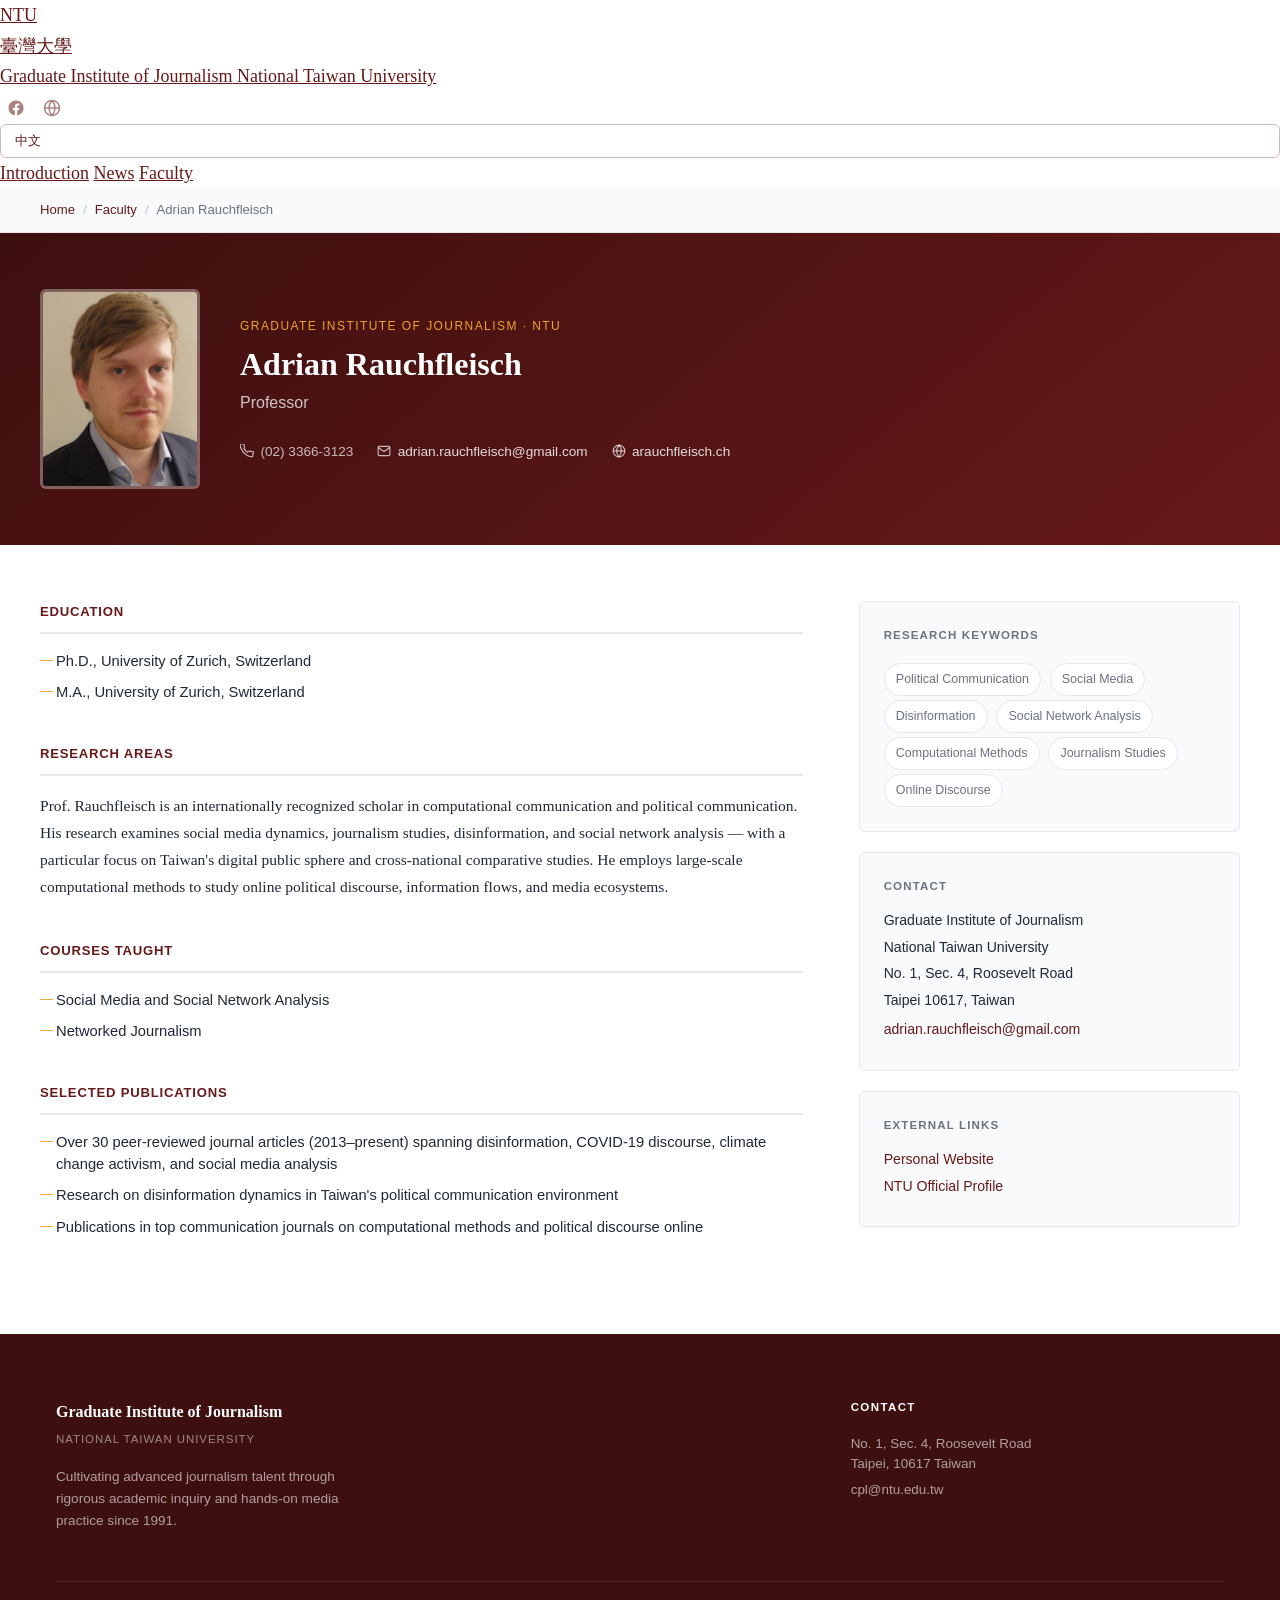
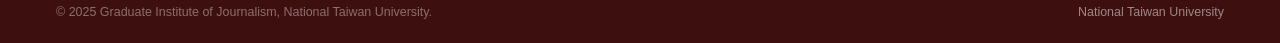
==== commit f40ed741: "style: white header bar with maroon text; add FB + NTU icons - Header: white bg, maroon title, muted" ====
--- a/faculty/adrian-rauchfleisch.html
+++ b/faculty/adrian-rauchfleisch.html
@@ -23,7 +23,15 @@
       </a>
       <div class="topbar-right">
         <div class="topbar-lang">
-          <a href="https://ntujour.github.io/" target="_blank" rel="noopener">中文</a>
+            <div class="site-header-icons">
+      <a href="https://www.facebook.com/ntujour/?locale=zh_TW" target="_blank" rel="noopener" class="site-header-icon" aria-label="Facebook">
+        <svg width="18" height="18" viewBox="0 0 24 24" fill="currentColor" aria-hidden="true"><path d="M22 12c0-5.523-4.477-10-10-10S2 6.477 2 12c0 4.991 3.657 9.128 8.438 9.878v-6.987h-2.54V12h2.54V9.797c0-2.506 1.492-3.89 3.777-3.89 1.094 0 2.238.195 2.238.195v2.46h-1.26c-1.243 0-1.63.771-1.63 1.562V12h2.773l-.443 2.89h-2.33v6.988C18.343 21.128 22 16.991 22 12z"/></svg>
+      </a>
+      <a href="https://www.ntu.edu.tw/english/" target="_blank" rel="noopener" class="site-header-icon" aria-label="NTU Homepage">
+        <svg width="18" height="18" viewBox="0 0 24 24" fill="none" stroke="currentColor" stroke-width="2" stroke-linecap="round" stroke-linejoin="round" aria-hidden="true"><circle cx="12" cy="12" r="10"/><line x1="2" y1="12" x2="22" y2="12"/><path d="M12 2a15.3 15.3 0 0 1 4 10 15.3 15.3 0 0 1-4 10 15.3 15.3 0 0 1-4-10 15.3 15.3 0 0 1 4-10z"/></svg>
+      </a>
+    </div>
+        <a href="https://ntujour.github.io/" target="_blank" rel="noopener" class="site-header-lang">中文</a>
         </div>
       </div>
     </div>
--- a/css/style.css
+++ b/css/style.css
@@ -48,7 +48,8 @@
    ============================================================ */
 
 .site-header {
-  background: var(--maroon);
+  background: #ffffff;
+  border-bottom: 1px solid rgba(103, 25, 25, 0.12);
   height: 54px;
   display: flex;
   align-items: center;
@@ -56,7 +57,7 @@
   position: sticky;
   top: 0;
   z-index: 1000;
-  box-shadow: 0 2px 6px rgba(0, 0, 0, 0.25);
+  box-shadow: 0 1px 6px rgba(0, 0, 0, 0.07);
   gap: 1rem;
 }
 
@@ -73,7 +74,7 @@
   font-family: Georgia, 'Times New Roman', serif;
   font-size: 1rem;
   font-weight: 700;
-  color: #ffffff;
+  color: var(--maroon);
   white-space: nowrap;
   overflow: hidden;
   text-overflow: ellipsis;
@@ -83,9 +84,35 @@
 .site-header-sub {
   font-family: -apple-system, sans-serif;
   font-size: 0.7rem;
-  color: rgba(255, 255, 255, 0.65);
+  color: rgba(103, 25, 25, 0.45);
   letter-spacing: 0.04em;
   white-space: nowrap;
+}
+
+/* Icon links (Facebook, NTU, etc.) */
+.site-header-icons {
+  display: flex;
+  align-items: center;
+  gap: 0.25rem;
+  flex-shrink: 0;
+}
+
+.site-header-icon {
+  display: flex;
+  align-items: center;
+  justify-content: center;
+  width: 32px;
+  height: 32px;
+  border-radius: var(--radius);
+  color: var(--maroon);
+  opacity: 0.55;
+  text-decoration: none;
+  transition: opacity 0.15s, background 0.15s;
+}
+
+.site-header-icon:hover {
+  opacity: 1;
+  background: rgba(103, 25, 25, 0.07);
 }
 
 .site-header-lang {
@@ -95,17 +122,17 @@
   font-family: -apple-system, sans-serif;
   font-size: 0.82rem;
   font-weight: 500;
-  color: rgba(255, 255, 255, 0.8);
+  color: var(--maroon);
   text-decoration: none;
-  border: 1px solid rgba(255, 255, 255, 0.35);
+  border: 1px solid rgba(103, 25, 25, 0.3);
   border-radius: var(--radius);
   transition: color 0.15s, border-color 0.15s, background 0.15s;
 }
 
 .site-header-lang:hover {
   color: #fff;
-  border-color: rgba(255, 255, 255, 0.7);
-  background: rgba(255, 255, 255, 0.1);
+  background: var(--maroon);
+  border-color: var(--maroon);
 }
 
 
@@ -545,6 +572,7 @@
 .faculty-grid {
   display: grid;
   grid-template-columns: repeat(2, 1fr);
+  grid-auto-rows: 160px;
   gap: 1.25rem;
 }
 
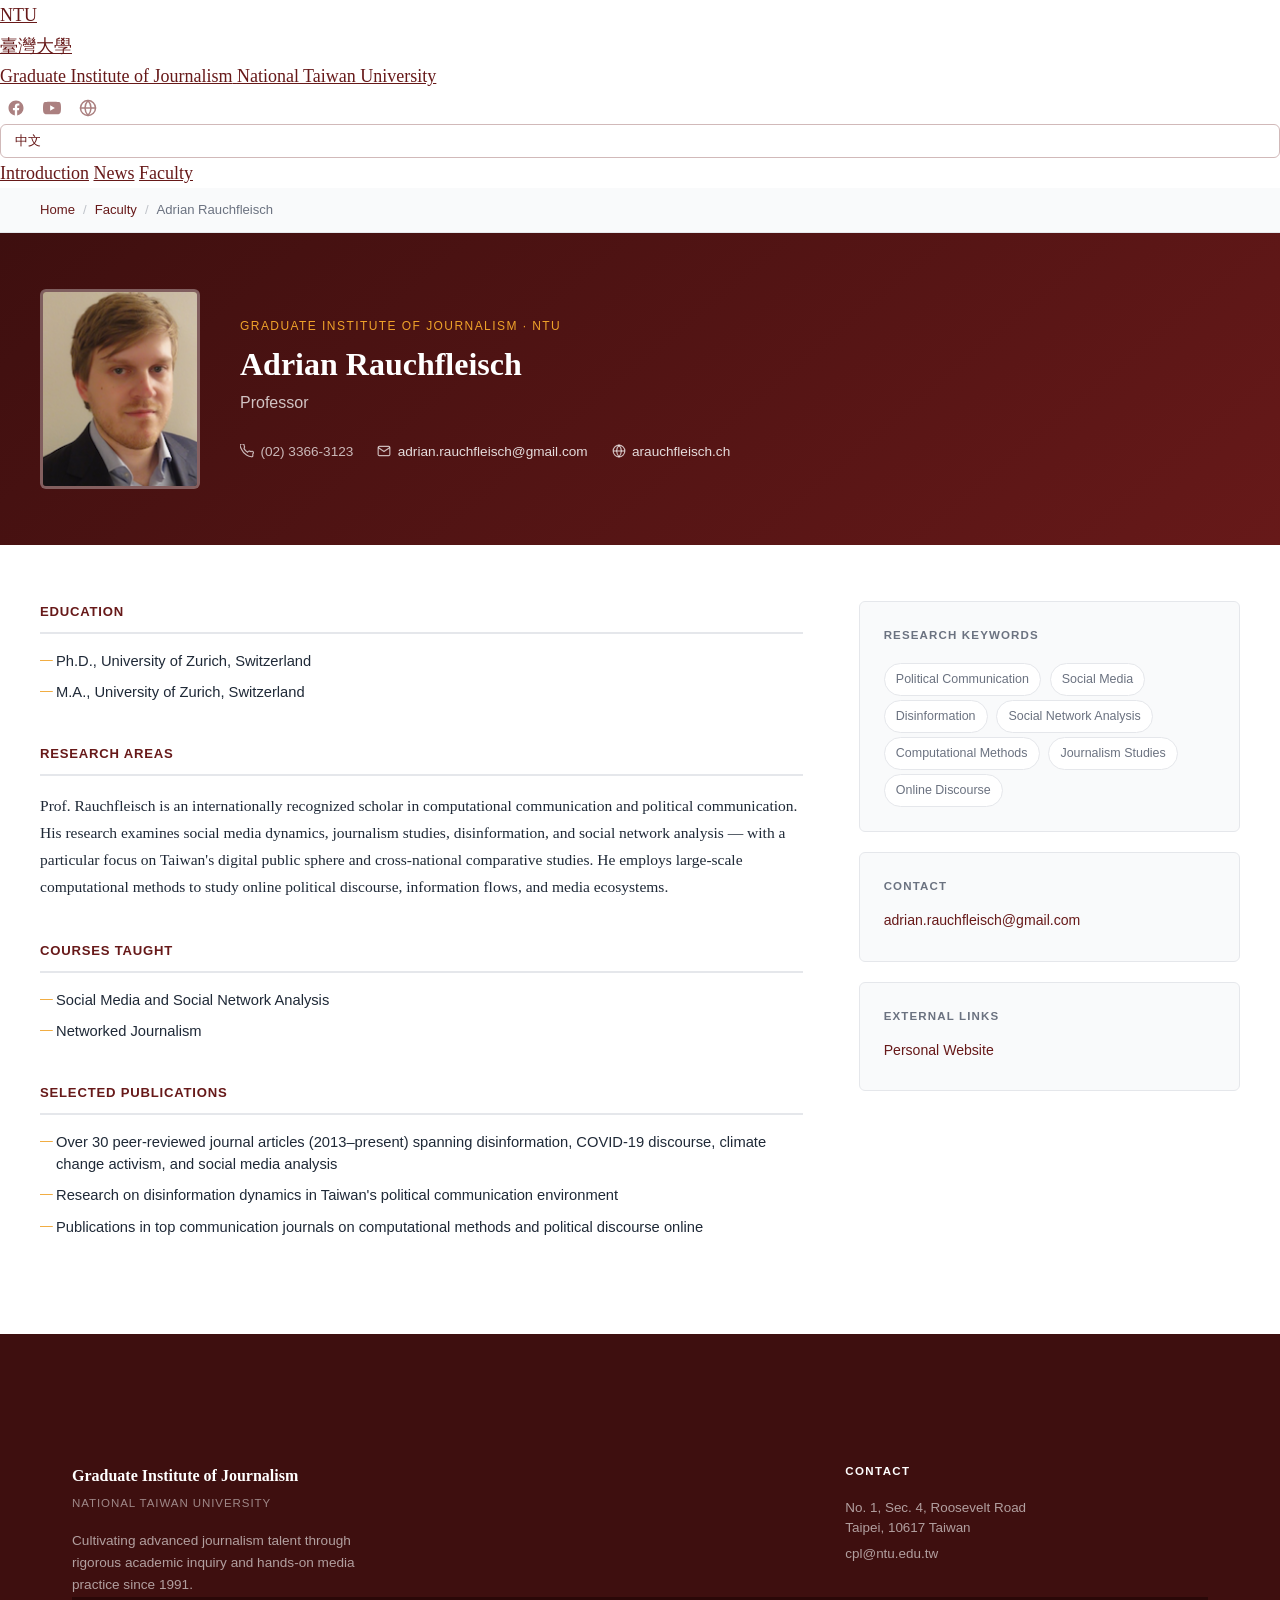
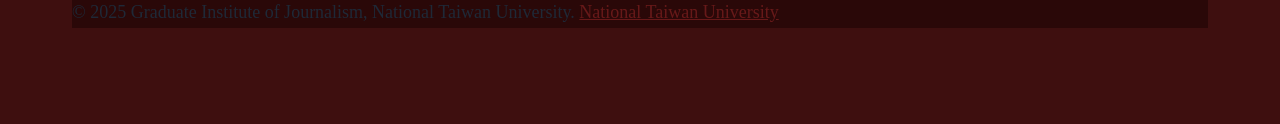
==== commit e8ad86af: "Update all faculty pages: sync header, clean contact block - Add YouTube icon (Facebook → YouTube → " ====
--- a/faculty/adrian-rauchfleisch.html
+++ b/faculty/adrian-rauchfleisch.html
@@ -4,6 +4,7 @@
   <meta charset="UTF-8">
   <meta name="viewport" content="width=device-width, initial-scale=1.0">
   <title>Adrian Rauchfleisch — Graduate Institute of Journalism, NTU</title>
+  <link rel="icon" href="../image/ntu.gif">
   <link rel="stylesheet" href="../css/style.css">
 </head>
 <body>
@@ -26,6 +27,9 @@
             <div class="site-header-icons">
       <a href="https://www.facebook.com/ntujour/?locale=zh_TW" target="_blank" rel="noopener" class="site-header-icon" aria-label="Facebook">
         <svg width="18" height="18" viewBox="0 0 24 24" fill="currentColor" aria-hidden="true"><path d="M22 12c0-5.523-4.477-10-10-10S2 6.477 2 12c0 4.991 3.657 9.128 8.438 9.878v-6.987h-2.54V12h2.54V9.797c0-2.506 1.492-3.89 3.777-3.89 1.094 0 2.238.195 2.238.195v2.46h-1.26c-1.243 0-1.63.771-1.63 1.562V12h2.773l-.443 2.89h-2.33v6.988C18.343 21.128 22 16.991 22 12z"/></svg>
+      </a>
+      <a href="https://www.youtube.com/@KnowNewsNTUJournalism/videos" target="_blank" rel="noopener" class="site-header-icon" aria-label="YouTube">
+        <svg width="18" height="18" viewBox="0 0 24 24" fill="currentColor" aria-hidden="true"><path d="M23.498 6.186a3.016 3.016 0 0 0-2.122-2.136C19.505 3.545 12 3.545 12 3.545s-7.505 0-9.377.505A3.017 3.017 0 0 0 .502 6.186C0 8.07 0 12 0 12s0 3.93.502 5.814a3.016 3.016 0 0 0 2.122 2.136c1.871.505 9.376.505 9.376.505s7.505 0 9.377-.505a3.015 3.015 0 0 0 2.122-2.136C24 15.93 24 12 24 12s0-3.93-.502-5.814zM9.545 15.568V8.432L15.818 12l-6.273 3.568z"/></svg>
       </a>
       <a href="https://www.ntu.edu.tw/english/" target="_blank" rel="noopener" class="site-header-icon" aria-label="NTU Homepage">
         <svg width="18" height="18" viewBox="0 0 24 24" fill="none" stroke="currentColor" stroke-width="2" stroke-linecap="round" stroke-linejoin="round" aria-hidden="true"><circle cx="12" cy="12" r="10"/><line x1="2" y1="12" x2="22" y2="12"/><path d="M12 2a15.3 15.3 0 0 1 4 10 15.3 15.3 0 0 1-4 10 15.3 15.3 0 0 1-4-10 15.3 15.3 0 0 1 4-10z"/></svg>
@@ -138,16 +142,11 @@
         </div>
         <div class="sidebar-card">
           <h3>Contact</h3>
-          <p>Graduate Institute of Journalism</p>
-          <p>National Taiwan University</p>
-          <p>No. 1, Sec. 4, Roosevelt Road</p>
-          <p>Taipei 10617, Taiwan</p>
           <a href="mailto:adrian.rauchfleisch@gmail.com" style="margin-top:0.5rem;">adrian.rauchfleisch@gmail.com</a>
         </div>
         <div class="sidebar-card">
           <h3>External Links</h3>
           <a href="http://www.arauchfleisch.ch/" target="_blank" rel="noopener">Personal Website</a>
-          <a href="https://webpageprodvm.ntu.edu.tw/Journalism/RauchfleischA.htm" target="_blank" rel="noopener">NTU Official Profile</a>
         </div>
       </div>
     </div>
--- a/css/style.css
+++ b/css/style.css
@@ -50,7 +50,7 @@
 .site-header {
   background: #ffffff;
   border-bottom: 1px solid rgba(103, 25, 25, 0.12);
-  height: 54px;
+  height: 72px;
   display: flex;
   align-items: center;
   padding: 0 1.5rem;
@@ -142,22 +142,26 @@
 
 .site-layout {
   display: flex;
-  align-items: flex-start;
-  min-height: calc(100vh - 54px);
-}
-
-/* ── Left sidebar nav ── */
+  flex-direction: column;
+  align-items: center;
+  min-height: calc(100vh - 72px);
+}
+
+/* ── Top nav bar ── */
 .site-sidebar {
-  width: 210px;
-  flex-shrink: 0;
+  width: 100%;
+  height: auto;
+  position: sticky;
+  top: 72px;
+  z-index: 900;
   background: var(--bg);
-  border-right: 1px solid var(--border);
-  position: sticky;
-  top: 54px;
-  height: calc(100vh - 54px);
-  overflow-y: auto;
-  display: flex;
-  flex-direction: column;
+  border-right: none;
+  border-bottom: 1px solid var(--border);
+  overflow: visible;
+  display: flex;
+  flex-direction: row;
+  padding-left: 0;
+  box-shadow: 0 1px 4px rgba(0,0,0,0.05);
 }
 
 .sidebar-institute {
@@ -190,8 +194,9 @@
 }
 
 .sidebar-nav {
-  padding: 1rem 0;
+  padding: 0;
   flex: 1;
+  display: flex;
 }
 
 .sidebar-nav-label {
@@ -207,37 +212,40 @@
 
 .sidebar-nav-list {
   list-style: none;
+  display: flex;
+  flex-direction: row;
+  align-items: center;
 }
 
 .sidebar-nav-link {
   display: block;
-  padding: 0.6rem 1.25rem;
+  padding: 0.75rem 1.25rem;
   font-family: -apple-system, BlinkMacSystemFont, 'Segoe UI', sans-serif;
   font-size: 0.9rem;
   font-weight: 500;
   color: var(--text-700);
   text-decoration: none;
-  border-left: 3px solid transparent;
+  border-left: none;
+  border-bottom: 3px solid transparent;
   transition: color 0.15s, border-color 0.15s, background 0.15s;
+  white-space: nowrap;
 }
 
 .sidebar-nav-link:hover {
   color: var(--maroon);
-  border-left-color: var(--maroon);
+  border-bottom-color: var(--maroon);
   background: var(--bg-alt);
 }
 
 .sidebar-nav-link.active {
   color: var(--maroon);
-  border-left-color: var(--gold);
+  border-bottom-color: var(--gold);
   background: var(--bg-alt);
   font-weight: 700;
 }
 
 .sidebar-nav-sub-list {
-  list-style: none;
-  border-left: 3px solid var(--border);
-  margin: 0 0 0.25rem 1.25rem;
+  display: none;
 }
 
 .sidebar-nav-sub-link {
@@ -256,7 +264,7 @@
 
 /* ── Main content area ── */
 .site-main {
-  flex: 1;
+  width: 100%;
   min-width: 0;
 }
 
@@ -337,14 +345,14 @@
    SECTIONS — shared
    ============================================================ */
 
-section { padding: 5rem 1rem; }
+section { padding: 5rem 15% 10rem; }
 
 .section-inner {
   max-width: 1200px;
   margin: 0 auto;
 }
 
-.section-header { margin-bottom: 3rem; }
+.section-header { margin-bottom: 3.5rem; }
 
 .section-title {
   font-size: 1.85rem;
@@ -368,7 +376,7 @@
   font-size: 1rem;
   color: var(--text-500);
   margin-top: 0.8rem;
-  max-width: 640px;
+
   line-height: 1.6;
 }
 
@@ -380,10 +388,9 @@
 #introduction { background: var(--bg); }
 
 .intro-body {
-  display: grid;
-  grid-template-columns: 1fr 1fr;
-  gap: 4rem;
-  align-items: start;
+  display: flex;
+  flex-direction: column;
+  gap: 2rem;
 }
 
 .intro-text p {
@@ -395,32 +402,55 @@
 
 .intro-pillars {
   display: grid;
-  grid-template-columns: 1fr;
-  gap: 1rem;
-}
-
-.pillar {
-  background: var(--bg-alt);
-  border-left: 3px solid var(--maroon);
-  padding: 1.1rem 1.1rem 1.1rem 1rem;
-  border-radius: 0 var(--radius) var(--radius) 0;
-}
-
-.pillar h4 {
-  font-family: -apple-system, sans-serif;
-  font-size: 0.78rem;
-  font-weight: 700;
-  color: var(--maroon);
-  text-transform: uppercase;
-  letter-spacing: 0.06em;
-  margin-bottom: 0.35rem;
-}
-
-.pillar p {
-  font-size: 0.86rem;
-  color: var(--text-500);
-  line-height: 1.55;
-  font-family: -apple-system, sans-serif;
+  grid-template-columns: repeat(4, 1fr);
+  gap: 0.75rem;
+}
+
+.pillar-tag {}
+
+.pillar-tag {
+  display: flex;
+  flex-direction: column;
+  align-items: flex-start;
+}
+
+.pillar-btn {
+  display: block;
+  width: fit-content;
+  text-align: center;
+  background: #F8F5F2;
+  border: none;
+  border-radius: 9999px;
+  cursor: pointer;
+  padding: 12px 20px;
+  margin: 0.4rem 0.4rem 0.4rem 0;
+  font-family: -apple-system, sans-serif;
+  font-size: 0.9rem;
+  font-weight: 600;
+  color: #6D1F1F;
+  letter-spacing: 0.01em;
+  transition: background 0.15s, color 0.15s;
+}
+.pillar-btn:hover {
+  background: #6D1F1F;
+  color: white;
+}
+.pillar-btn[aria-expanded="true"] {
+  background: #6D1F1F;
+  color: white;
+}
+
+.pillar-body {
+  font-size: 0.88rem;
+  color: var(--text-500);
+  line-height: 1.65;
+  padding: 0 0.5rem 0.75rem 0.5rem;
+  margin: 0 0.4rem;
+  font-family: -apple-system, sans-serif;
+}
+
+@media (max-width: 900px) {
+  .intro-pillars { grid-template-columns: repeat(2, 1fr); }
 }
 
 .intro-stats {
@@ -454,71 +484,53 @@
 #news { background: var(--bg-alt); }
 
 .news-list {
+  border-top: 1px solid var(--border);
+}
+
+.news-card {
+  display: grid;
+  grid-template-columns: 140px 1fr;
+  gap: 2rem;
+  padding: 1.1rem 0;
+  border-bottom: 1px solid var(--border);
+  align-items: start;
+  background: none;
+  color: inherit;
+}
+
+.news-meta {
   display: flex;
   flex-direction: column;
-  gap: 1rem;
-}
-
-.news-card {
-  background: white;
-  border-radius: var(--radius);
-  padding: 1.4rem 1.75rem;
-  box-shadow: var(--shadow);
-  display: grid;
-  grid-template-columns: 90px 1fr;
-  gap: 1.5rem;
-  align-items: start;
-  text-decoration: none;
-  color: inherit;
-  transition: box-shadow 0.2s;
-  border-left: 3px solid transparent;
-}
-
-.news-card:hover {
-  box-shadow: var(--shadow-hover);
-  border-left-color: var(--maroon);
-}
-
-.news-meta { text-align: center; padding-top: 0.1rem; }
-
-.news-date-day {
-  font-family: -apple-system, sans-serif;
-  font-size: 2rem;
-  font-weight: 700;
-  color: var(--maroon);
-  line-height: 1;
-}
-
-.news-date-rest {
-  font-family: -apple-system, sans-serif;
-  font-size: 0.7rem;
-  color: var(--text-500);
-  text-transform: uppercase;
-  letter-spacing: 0.08em;
-  margin-top: 0.2rem;
-  line-height: 1.3;
-}
-
-.news-date-year {
-  font-family: -apple-system, sans-serif;
-  font-size: 1.1rem;
-  font-weight: 600;
-  color: var(--maroon);
-  line-height: 1.2;
+  align-items: flex-start;
+  gap: 0.4rem;
+  flex-shrink: 0;
+}
+
+.news-date-full {
+  font-family: -apple-system, sans-serif;
+  font-size: 0.85rem;
+  color: var(--text-500);
+  white-space: nowrap;
+}
+
+.news-content {
+  display: flex;
+  flex-direction: column;
+  gap: 0.3rem;
 }
 
 .news-tag {
   display: inline-block;
   font-family: -apple-system, sans-serif;
-  font-size: 0.68rem;
+  font-size: 0.65rem;
   font-weight: 700;
   letter-spacing: 0.07em;
   text-transform: uppercase;
-  padding: 0.18rem 0.6rem;
+  padding: 0.15rem 0.5rem;
   border-radius: 2px;
   background: var(--maroon);
   color: white;
-  margin-bottom: 0.5rem;
+  flex-shrink: 0;
 }
 
 .news-tag.tag-event  { background: #1b6b3a; }
@@ -526,20 +538,45 @@
 .news-tag.tag-forum  { background: #5a4280; }
 
 .news-title {
-  font-size: 1.02rem;
-  font-weight: 700;
+  font-size: 0.97rem;
+  font-weight: 500;
   color: var(--text-900);
-  line-height: 1.4;
-  margin-bottom: 0.3rem;
+  line-height: 1.5;
 }
 
 .news-card:hover .news-title { color: var(--maroon); }
 
 .news-excerpt {
   font-family: -apple-system, sans-serif;
-  font-size: 0.87rem;
+  font-size: 0.82rem;
   color: var(--text-500);
   line-height: 1.55;
+}
+
+.news-pagination {
+  display: flex;
+  align-items: center;
+  justify-content: center;
+  gap: 1rem;
+  margin-top: 1.5rem;
+}
+
+.news-page-btn {
+  background: none;
+  border: 1px solid var(--border);
+  border-radius: var(--radius);
+  padding: 0.4rem 0.9rem;
+  font-size: 0.85rem;
+  cursor: pointer;
+  color: var(--text-700);
+  transition: border-color 0.15s, color 0.15s;
+}
+.news-page-btn:hover:not(:disabled) { border-color: var(--maroon); color: var(--maroon); }
+.news-page-btn:disabled { opacity: 0.35; cursor: default; }
+
+.news-page-info {
+  font-size: 0.85rem;
+  color: var(--text-500);
 }
 
 
@@ -685,14 +722,29 @@
 .footer-inner {
   max-width: 1200px;
   margin: 0 auto;
-  padding: 4rem 1rem 0;
+  padding: 8rem 2rem 6rem;
 }
 
 .footer-cols {
   display: grid;
   grid-template-columns: 2fr 1fr;
   gap: 3rem;
-  padding-bottom: 3rem;
+}
+
+.footer-bottom {
+  background: #2a0808;
+}
+
+.footer-bottom-inner {
+  max-width: 1200px;
+  margin: 0 auto;
+  padding: 1.1rem 1rem;
+  display: flex;
+  justify-content: space-between;
+  align-items: center;
+  font-family: -apple-system, sans-serif;
+  font-size: 0.78rem;
+  color: rgba(255,255,255,0.4);
 }
 
 .footer-brand-name {
@@ -742,19 +794,8 @@
 
 .footer-col a:hover { color: white; }
 
-.footer-bottom {
-  border-top: 1px solid rgba(255,255,255,0.1);
-  padding: 1.25rem 0;
-  display: flex;
-  justify-content: space-between;
-  align-items: center;
-  font-family: -apple-system, sans-serif;
-  font-size: 0.78rem;
-  color: rgba(255,255,255,0.4);
-}
-
-.footer-bottom a { color: rgba(255,255,255,0.5); text-decoration: none; }
-.footer-bottom a:hover { color: rgba(255,255,255,0.8); }
+.footer-bottom-inner a { color: rgba(255,255,255,0.5); text-decoration: none; }
+.footer-bottom-inner a:hover { color: rgba(255,255,255,0.8); }
 
 
 /* ============================================================
@@ -920,7 +961,7 @@
   font-size: 0.8rem;
 }
 
-.profile-sidebar { position: sticky; top: 74px; }
+.profile-sidebar { position: sticky; top: 92px; }
 
 .sidebar-card {
   background: var(--bg-alt);
@@ -1137,8 +1178,7 @@
    ============================================================ */
 
 @media (max-width: 960px) {
-  .site-sidebar { width: 170px; }
-  .intro-body { grid-template-columns: 1fr; gap: 2.5rem; }
+  .intro-body { gap: 1.5rem; }
   .footer-cols { grid-template-columns: 1fr; gap: 2rem; }
   .profile-body-inner { grid-template-columns: 1fr; }
   .profile-sidebar { position: static; }
@@ -1146,37 +1186,12 @@
 }
 
 @media (max-width: 720px) {
-  /* Sidebar collapses: shown as slim strip at top of layout */
-  .site-layout { flex-direction: column; }
-  .site-sidebar {
-    width: 100%;
-    height: auto;
-    position: static;
-    border-right: none;
-    border-bottom: 1px solid var(--border);
-    flex-direction: row;
-    flex-wrap: wrap;
-    padding: 0;
-  }
-  .sidebar-institute { display: none; }
-  .sidebar-nav { padding: 0; display: flex; }
-  .sidebar-nav-label { display: none; }
-  .sidebar-nav-list { display: flex; }
-  .sidebar-nav-link {
-    padding: 0.65rem 1rem;
-    border-left: none;
-    border-bottom: 3px solid transparent;
-  }
-  .sidebar-nav-link:hover, .sidebar-nav-link.active {
-    border-bottom-color: var(--gold);
-    border-left-color: transparent;
-  }
+  .sidebar-nav-link { padding: 0.65rem 0.75rem; font-size: 0.82rem; }
   .faculty-grid { grid-template-columns: 1fr; }
   .faculty-photo-wrap { width: 90px; }
-  .news-card { grid-template-columns: 1fr; }
-  .news-meta { display: flex; align-items: center; gap: 0.75rem; text-align: left; }
+  .news-card { grid-template-columns: 110px 1fr; gap: 1rem; }
   .footer-cols { grid-template-columns: 1fr; gap: 2rem; }
-  .footer-bottom { flex-direction: column; gap: 0.5rem; text-align: center; }
+  .footer-bottom-inner { flex-direction: column; gap: 0.5rem; text-align: center; }
   .profile-header-inner { grid-template-columns: 1fr; }
   .profile-photo-wrap { width: 120px; height: 150px; }
 }
@@ -1189,6 +1204,203 @@
   .faculty-grid { grid-template-columns: 1fr; }
   .faculty-photo-wrap { width: 80px; }
   .intro-stats { gap: 1.5rem; }
-  section { padding: 3.5rem 1rem; }
+  section { padding: 3.5rem 6% 7rem; }
   .hero { padding: 4rem 1rem 3rem; }
 }
+
+/* ============================================================
+   Visiting Scholars
+   ============================================================ */
+.scholars-list {
+  display: flex;
+  flex-direction: column;
+  gap: 0;
+  border: 1px solid var(--border);
+  border-radius: var(--radius);
+  overflow: hidden;
+}
+
+.scholar-row {
+  display: grid;
+  grid-template-columns: 1fr 1fr auto;
+  align-items: center;
+  gap: 1rem;
+  padding: 0.9rem 1.25rem;
+  background: var(--bg);
+  border-bottom: 1px solid var(--border);
+  transition: background 0.15s;
+}
+.scholar-row:last-child { border-bottom: none; }
+.scholar-row:nth-child(even) { background: var(--bg-alt); }
+.scholar-row:hover { background: #fef9f0; }
+
+.scholar-name {
+  font-weight: 600;
+  color: var(--text-900);
+  font-size: 0.95rem;
+  line-height: 1.3;
+}
+.scholar-name-zh {
+  font-weight: 400;
+  font-size: 0.82rem;
+  color: var(--text-500);
+  margin-left: 0.35rem;
+}
+.scholar-affil {
+  font-size: 0.875rem;
+  color: var(--text-600);
+  line-height: 1.4;
+}
+.scholar-meta {
+  display: flex;
+  flex-direction: column;
+  align-items: flex-end;
+  gap: 0.3rem;
+  text-align: right;
+  flex-shrink: 0;
+}
+.scholar-period {
+  font-size: 0.8rem;
+  color: var(--text-500);
+  white-space: nowrap;
+}
+.scholar-area {
+  display: inline-block;
+  font-size: 0.72rem;
+  font-weight: 600;
+  text-transform: uppercase;
+  letter-spacing: 0.04em;
+  padding: 0.15rem 0.55rem;
+  border-radius: 99px;
+  background: rgba(103,25,25,0.08);
+  color: var(--maroon);
+}
+
+@media (max-width: 720px) {
+  .scholar-row {
+    grid-template-columns: 1fr;
+    gap: 0.25rem;
+  }
+  .scholar-meta { align-items: flex-start; text-align: left; }
+}
+
+/* ============================================================
+   Curriculum
+   ============================================================ */
+.curriculum-body {
+  display: grid;
+  grid-template-columns: 1fr 1fr;
+  gap: 2.5rem;
+  align-items: start;
+}
+.curriculum-text p {
+  color: var(--text-600);
+  line-height: 1.75;
+  margin-bottom: 1rem;
+}
+.curriculum-text p:last-child { margin-bottom: 0; }
+
+.curriculum-tracks {
+  display: grid;
+  grid-template-columns: 1fr 1fr;
+  gap: 1rem;
+}
+.curriculum-track {
+  background: var(--bg-alt);
+  border: 1px solid var(--border);
+  border-radius: var(--radius);
+  padding: 1.1rem 1.2rem;
+  transition: box-shadow 0.2s;
+}
+.curriculum-track:hover {
+  box-shadow: var(--shadow);
+}
+.curriculum-track h4 {
+  font-size: 0.88rem;
+  font-weight: 700;
+  color: var(--maroon);
+  margin: 0 0 0.5rem;
+  letter-spacing: 0.01em;
+}
+.curriculum-track p {
+  font-size: 0.83rem;
+  color: var(--text-600);
+  line-height: 1.6;
+  margin: 0;
+}
+
+@media (max-width: 900px) {
+  .curriculum-body { grid-template-columns: 1fr; }
+}
+@media (max-width: 600px) {
+  .curriculum-tracks { grid-template-columns: 1fr; }
+}
+
+/* ============================================================
+   Image Gallery (before Introduction)
+   ============================================================ */
+#gallery {
+  padding: 0;
+  width: 100vw;
+  position: relative;
+  left: 50%;
+  transform: translateX(-50%);
+  overflow: hidden;
+}
+
+.gallery-viewport {
+  width: 100%;
+  height: 520px;
+  overflow-x: auto;
+  overflow-y: hidden;
+  display: flex;
+  gap: 6px;
+  scroll-snap-type: x mandatory;
+  scrollbar-width: none;
+  scroll-behavior: smooth;
+}
+.gallery-viewport::-webkit-scrollbar { display: none; }
+
+.gallery-slide {
+  min-width: 48%;
+  height: 100%;
+  flex-shrink: 0;
+  scroll-snap-align: start;
+  overflow: hidden;
+  position: relative;
+}
+
+.gallery-slide img {
+  width: 100%;
+  height: 100%;
+  object-fit: cover;
+  display: block;
+}
+
+.gallery-arrow {
+  position: absolute;
+  top: 50%;
+  transform: translateY(-50%);
+  width: 44px;
+  height: 44px;
+  border-radius: 50%;
+  border: none;
+  background: rgba(255, 255, 255, 0.88);
+  box-shadow: 0 2px 10px rgba(0,0,0,0.15);
+  cursor: pointer;
+  font-size: 1.5rem;
+  display: flex;
+  align-items: center;
+  justify-content: center;
+  z-index: 10;
+  transition: background 0.2s;
+  color: var(--maroon);
+}
+.gallery-arrow:hover { background: #fff; }
+.gallery-arrow-prev { left: 1.25rem; }
+.gallery-arrow-next { right: 1.25rem; }
+
+@media (max-width: 720px) {
+  .gallery-viewport { height: 300px; }
+  .gallery-slide { min-width: 80%; }
+}
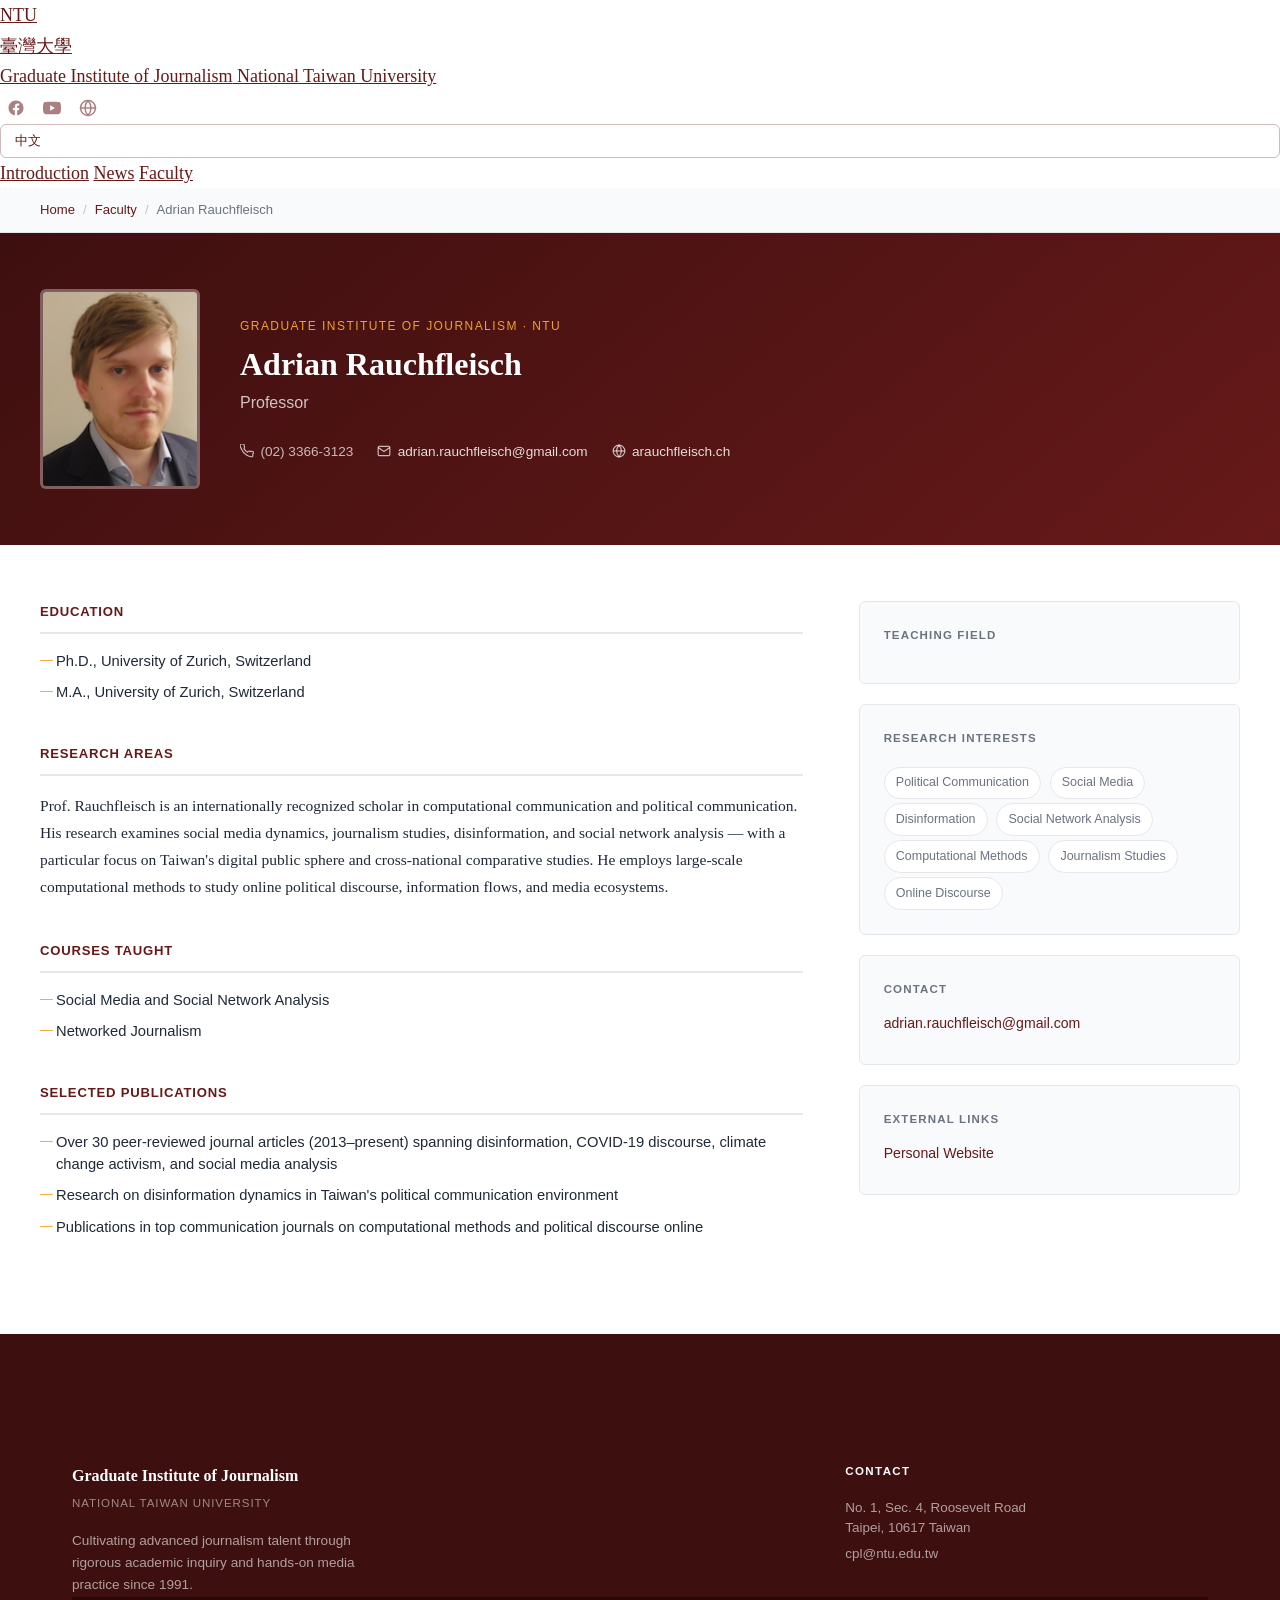
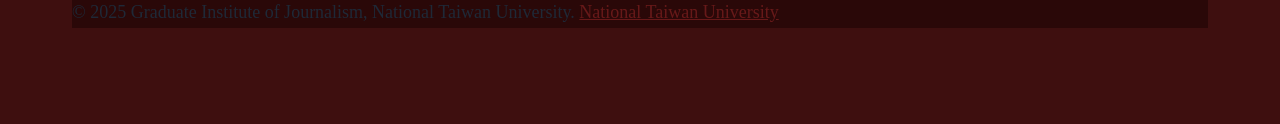
==== commit 13dedff0: "Replace Research Keywords with Teaching Field + Research Interests - All 6 faculty pages: single "Re" ====
--- a/faculty/adrian-rauchfleisch.html
+++ b/faculty/adrian-rauchfleisch.html
@@ -128,8 +128,13 @@
       </div>
 
       <div class="profile-sidebar">
+                <div class="sidebar-card">
+          <h3>Teaching Field</h3>
+          <div>
+          </div>
+        </div>
         <div class="sidebar-card">
-          <h3>Research Keywords</h3>
+          <h3>Research Interests</h3>
           <div>
             <span class="research-pill">Political Communication</span>
             <span class="research-pill">Social Media</span>
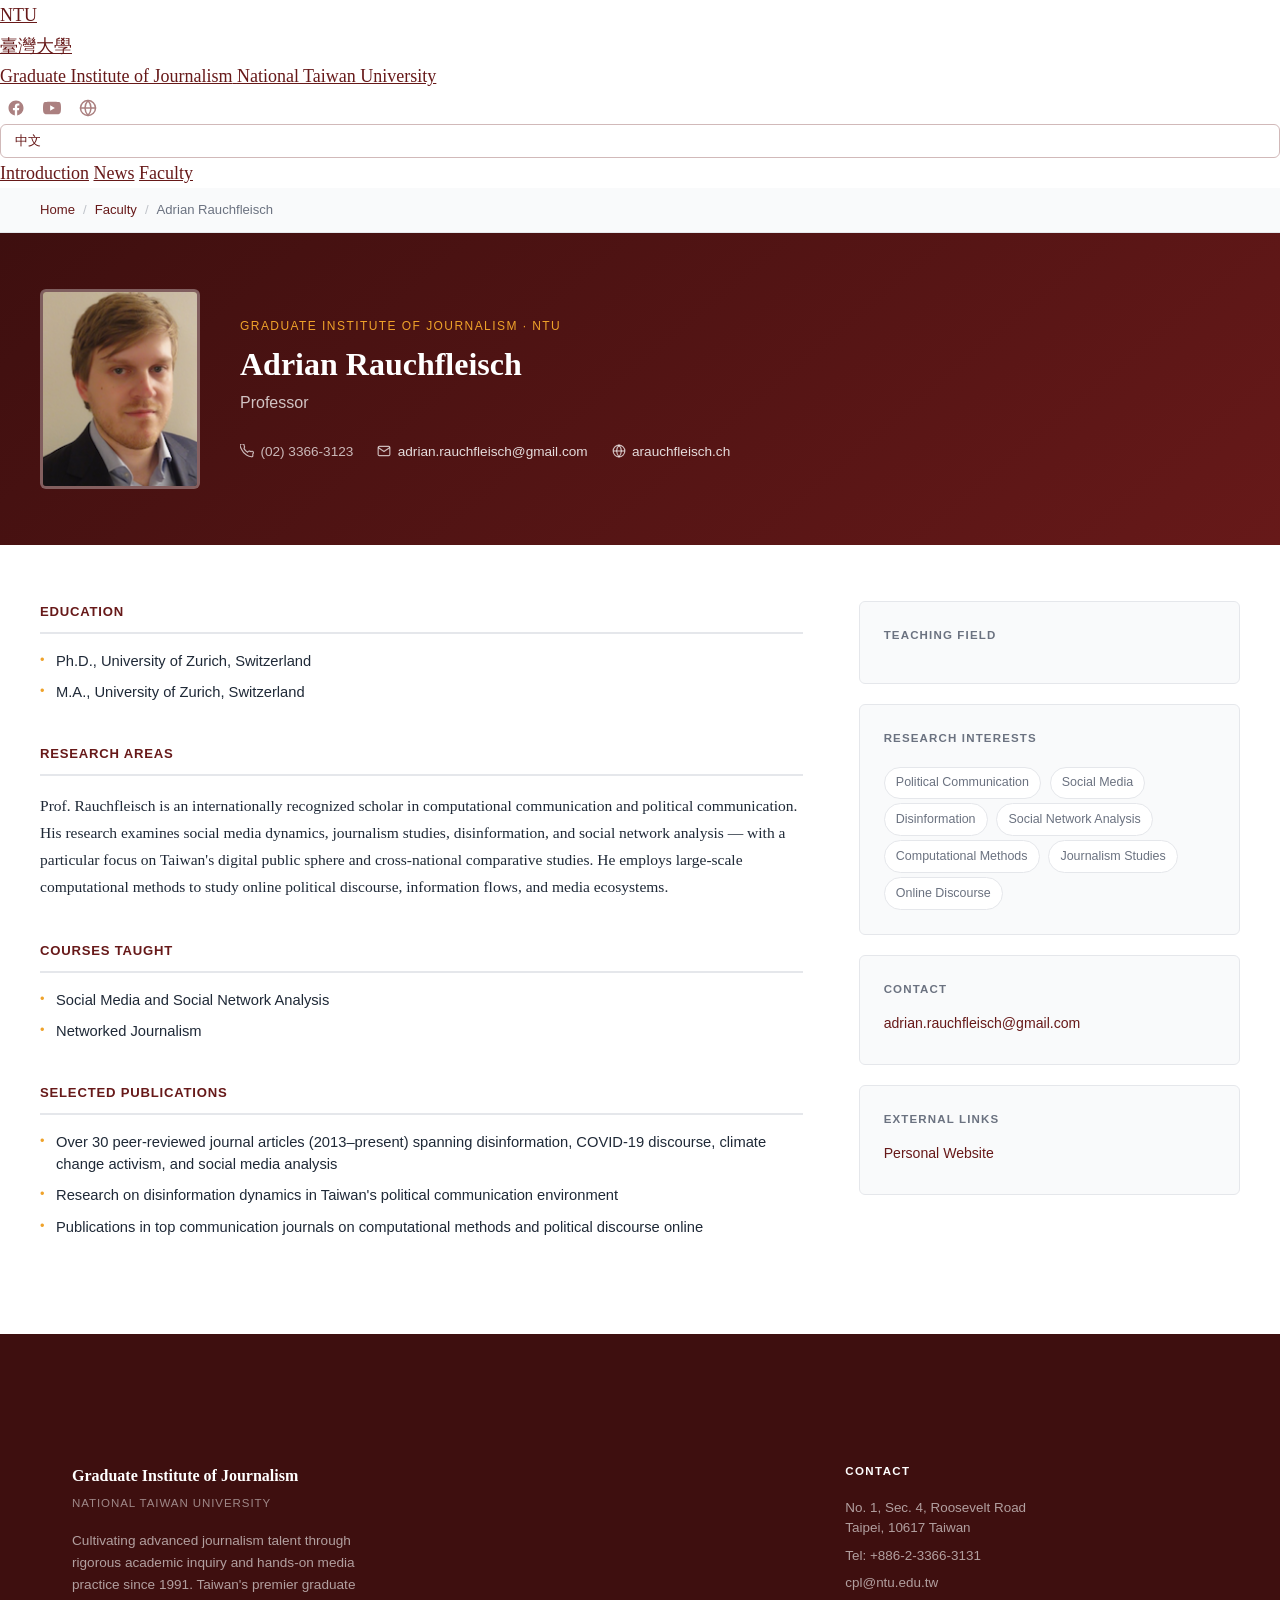
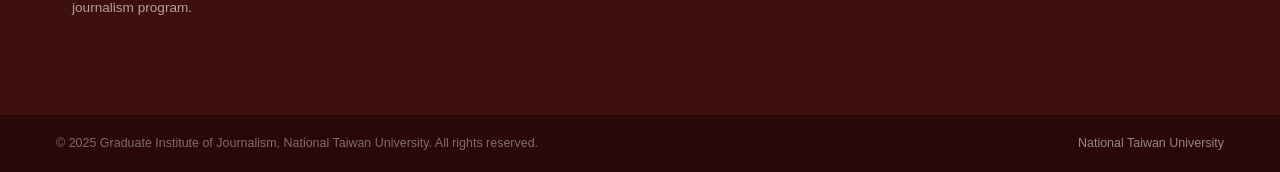
==== commit 86a7d12a: "Sync all faculty page footers with index.html - footer-bottom moved outside footer-inner (two-tone l" ====
--- a/faculty/adrian-rauchfleisch.html
+++ b/faculty/adrian-rauchfleisch.html
@@ -157,22 +157,26 @@
     </div>
   </div>
 
+  <!-- FOOTER -->
   <footer>
     <div class="footer-inner">
       <div class="footer-cols">
         <div>
           <div class="footer-brand-name">Graduate Institute of Journalism</div>
           <div class="footer-brand-univ">National Taiwan University</div>
-          <p class="footer-brand-desc">Cultivating advanced journalism talent through rigorous academic inquiry and hands-on media practice since 1991.</p>
+          <p class="footer-brand-desc">Cultivating advanced journalism talent through rigorous academic inquiry and hands-on media practice since 1991. Taiwan's premier graduate journalism program.</p>
         </div>
         <div class="footer-col">
           <h4>Contact</h4>
           <p>No. 1, Sec. 4, Roosevelt Road<br>Taipei, 10617 Taiwan</p>
+          <p style="margin-top:0.5rem;">Tel: +886-2-3366-3131</p>
           <a href="mailto:cpl@ntu.edu.tw">cpl@ntu.edu.tw</a>
         </div>
       </div>
-      <div class="footer-bottom">
-        <span>© 2025 Graduate Institute of Journalism, National Taiwan University.</span>
+    </div>
+    <div class="footer-bottom">
+      <div class="footer-bottom-inner">
+        <span>© 2025 Graduate Institute of Journalism, National Taiwan University. All rights reserved.</span>
         <a href="https://www.ntu.edu.tw/" target="_blank" rel="noopener">National Taiwan University</a>
       </div>
     </div>
--- a/css/style.css
+++ b/css/style.css
@@ -954,7 +954,7 @@
 }
 
 .profile-section li::before {
-  content: '—';
+  content: '•';
   position: absolute;
   left: 0;
   color: var(--gold);
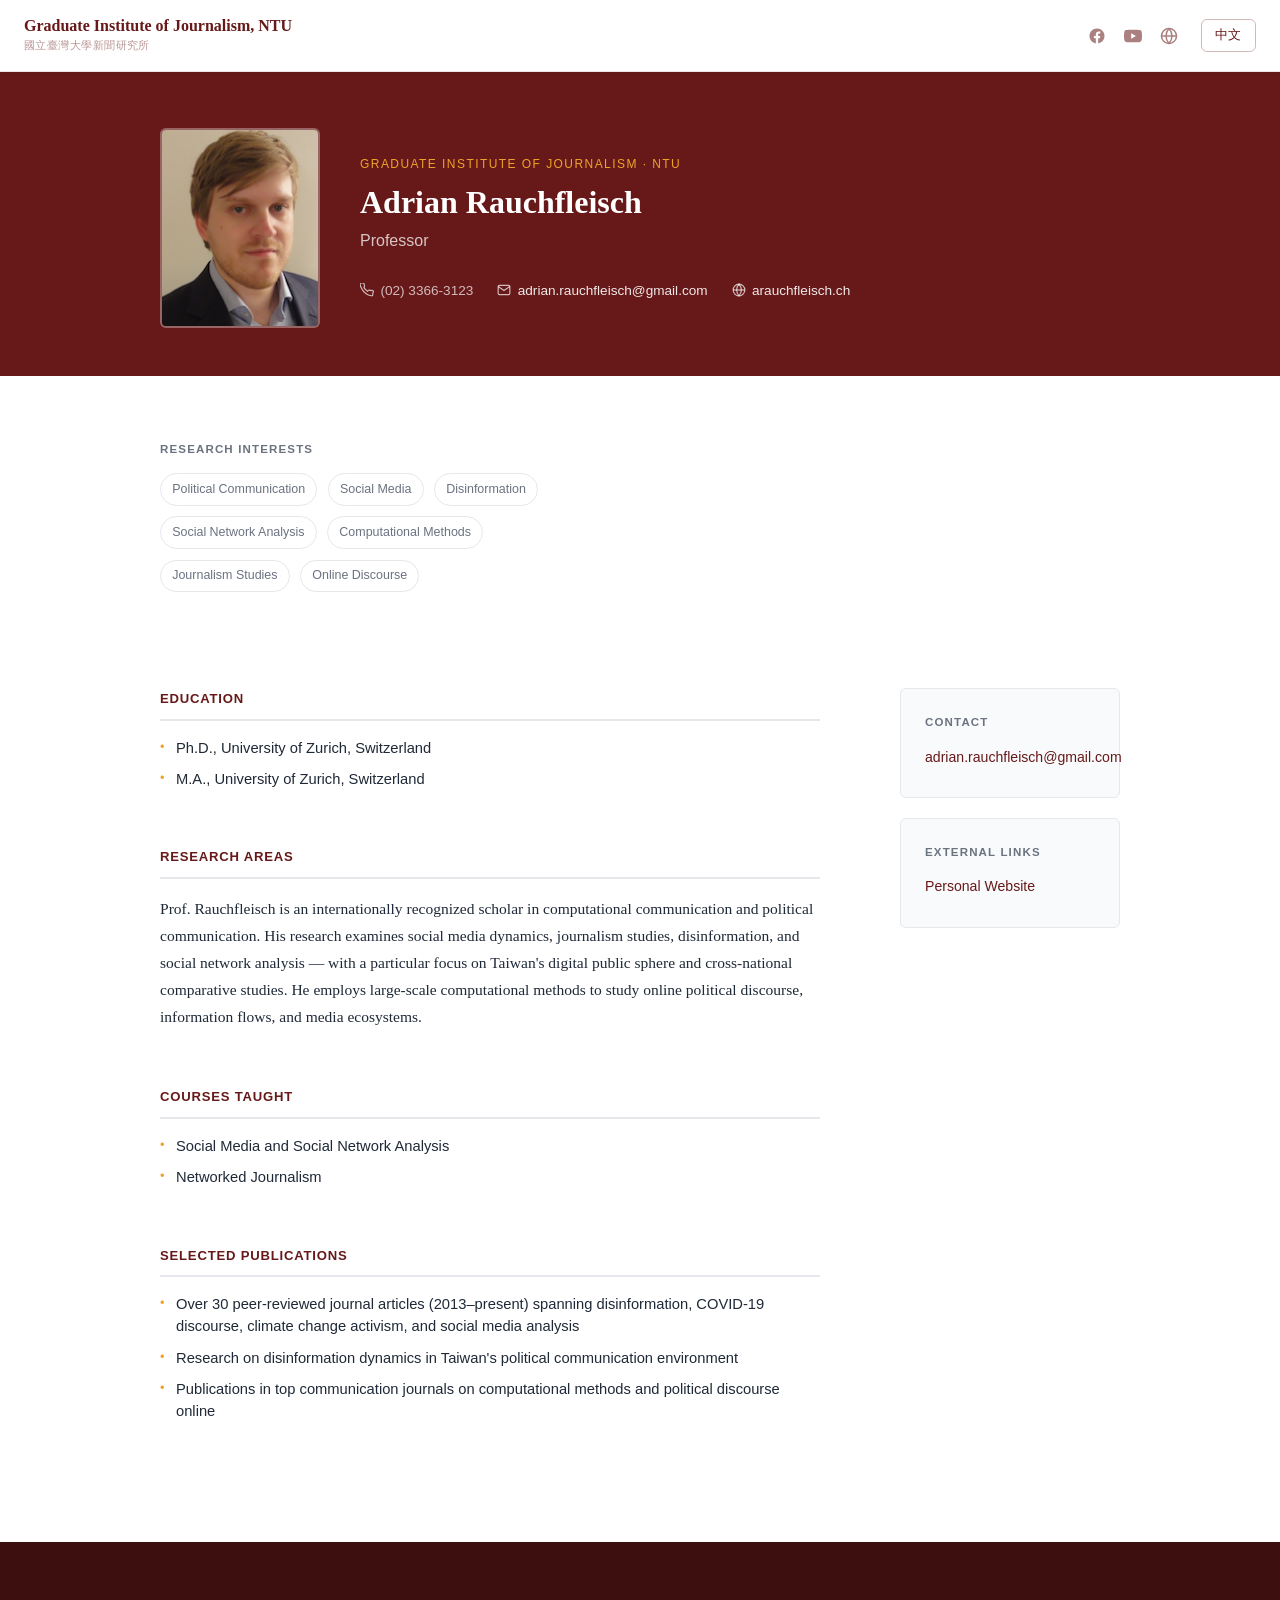
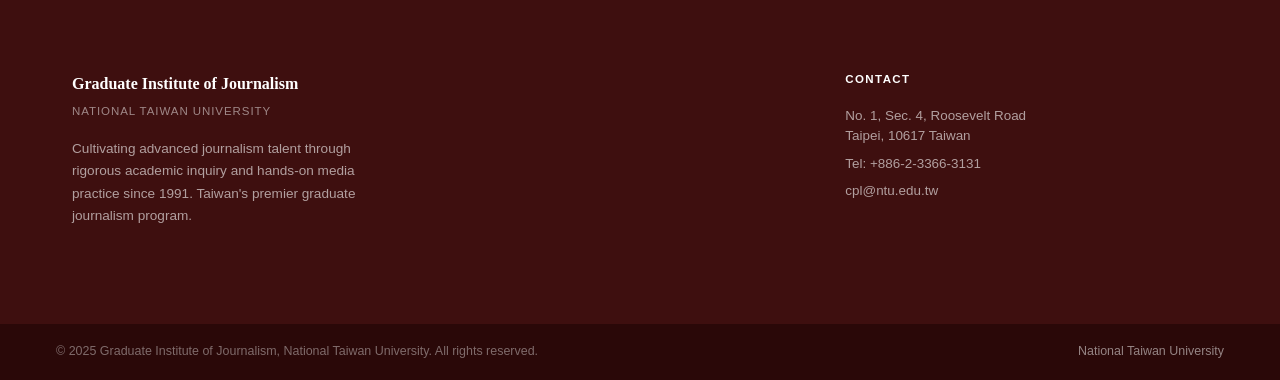
==== commit 56e50c14: "0513" ====
--- a/faculty/adrian-rauchfleisch.html
+++ b/faculty/adrian-rauchfleisch.html
@@ -9,22 +9,13 @@
 </head>
 <body>
 
-  <header class="topbar">
-    <div class="topbar-inner">
-      <a href="../index.html" class="topbar-brand">
-        <div class="topbar-logo">
-          <span class="topbar-logo-ntu">NTU</span>
-          <div class="topbar-logo-line"></div>
-          <span class="topbar-logo-sub">臺灣大學</span>
-        </div>
-        <div class="topbar-text">
-          <span class="topbar-dept">Graduate Institute of Journalism</span>
-          <span class="topbar-univ">National Taiwan University</span>
-        </div>
-      </a>
-      <div class="topbar-right">
-        <div class="topbar-lang">
-            <div class="site-header-icons">
+  <!-- SITE HEADER -->
+  <header class="site-header" role="banner">
+    <a href="../index.html" class="site-header-brand">
+      <span class="site-header-title">Graduate Institute of Journalism, NTU</span>
+      <span class="site-header-sub">國立臺灣大學新聞研究所</span>
+    </a>
+    <div class="site-header-icons">
       <a href="https://www.facebook.com/ntujour/?locale=zh_TW" target="_blank" rel="noopener" class="site-header-icon" aria-label="Facebook">
         <svg width="18" height="18" viewBox="0 0 24 24" fill="currentColor" aria-hidden="true"><path d="M22 12c0-5.523-4.477-10-10-10S2 6.477 2 12c0 4.991 3.657 9.128 8.438 9.878v-6.987h-2.54V12h2.54V9.797c0-2.506 1.492-3.89 3.777-3.89 1.094 0 2.238.195 2.238.195v2.46h-1.26c-1.243 0-1.63.771-1.63 1.562V12h2.773l-.443 2.89h-2.33v6.988C18.343 21.128 22 16.991 22 12z"/></svg>
       </a>
@@ -35,125 +26,22 @@
         <svg width="18" height="18" viewBox="0 0 24 24" fill="none" stroke="currentColor" stroke-width="2" stroke-linecap="round" stroke-linejoin="round" aria-hidden="true"><circle cx="12" cy="12" r="10"/><line x1="2" y1="12" x2="22" y2="12"/><path d="M12 2a15.3 15.3 0 0 1 4 10 15.3 15.3 0 0 1-4 10 15.3 15.3 0 0 1-4-10 15.3 15.3 0 0 1 4-10z"/></svg>
       </a>
     </div>
-        <a href="https://ntujour.github.io/" target="_blank" rel="noopener" class="site-header-lang">中文</a>
-        </div>
-      </div>
-    </div>
+    <a href="https://ntujour.github.io/" target="_blank" rel="noopener" class="site-header-lang">中文</a>
   </header>
 
-  <nav class="navbar">
-    <div class="navbar-inner">
-      <a href="../index.html#introduction" class="nav-link">Introduction</a>
-      <a href="../index.html#news" class="nav-link">News</a>
-      <a href="../index.html#faculty" class="nav-link active">Faculty</a>
-    </div>
-  </nav>
-
-  <div class="profile-breadcrumb">
-    <div class="profile-breadcrumb-inner">
-      <a href="../index.html">Home</a>
-      <span class="breadcrumb-sep">/</span>
-      <a href="../index.html#faculty">Faculty</a>
-      <span class="breadcrumb-sep">/</span>
-      <span>Adrian Rauchfleisch</span>
-    </div>
+  <!-- PROFILE HEADER -->
+  <div class="profile-header">
+    <div class="profile-header-inner" id="profile-header-inner"></div>
   </div>
 
-  <div class="profile-header">
-    <div class="profile-header-inner">
-      <div class="profile-photo-wrap">
-        <img
-          class="profile-photo-large"
-          src="../image/Adrian%20Rauchfleisch.png"
-          alt="Adrian Rauchfleisch"
-        >
-        <div class="profile-placeholder-large" style="display:none;">AR</div>
-      </div>
-      <div>
-        <p class="profile-dept">Graduate Institute of Journalism · NTU</p>
-        <h1 class="profile-name">Adrian Rauchfleisch</h1>
-        <p class="profile-title-text">Professor</p>
-        <div class="profile-contacts">
-          <span class="profile-contact-item">
-            <svg width="14" height="14" viewBox="0 0 24 24" fill="none" stroke="currentColor" stroke-width="2"><path d="M22 16.92v3a2 2 0 01-2.18 2 19.79 19.79 0 01-8.63-3.07A19.5 19.5 0 013.07 9.81a19.79 19.79 0 01-3.07-8.63A2 2 0 012 0h3a2 2 0 012 1.72c.127.96.361 1.903.7 2.81a2 2 0 01-.45 2.11L6.91 7.91a16 16 0 006.09 6.09l1.27-1.27a2 2 0 012.11-.45c.907.339 1.85.573 2.81.7A2 2 0 0122 16.92z"/></svg>
-            (02) 3366-3123
-          </span>
-          <span class="profile-contact-item">
-            <svg width="14" height="14" viewBox="0 0 24 24" fill="none" stroke="currentColor" stroke-width="2"><path d="M4 4h16c1.1 0 2 .9 2 2v12c0 1.1-.9 2-2 2H4c-1.1 0-2-.9-2-2V6c0-1.1.9-2 2-2z"/><polyline points="22,6 12,13 2,6"/></svg>
-            <a href="mailto:adrian.rauchfleisch@gmail.com">adrian.rauchfleisch@gmail.com</a>
-          </span>
-          <span class="profile-contact-item">
-            <svg width="14" height="14" viewBox="0 0 24 24" fill="none" stroke="currentColor" stroke-width="2"><circle cx="12" cy="12" r="10"/><line x1="2" y1="12" x2="22" y2="12"/><path d="M12 2a15.3 15.3 0 014 10 15.3 15.3 0 01-4 10 15.3 15.3 0 01-4-10 15.3 15.3 0 014-10z"/></svg>
-            <a href="http://www.arauchfleisch.ch/" target="_blank" rel="noopener">arauchfleisch.ch</a>
-          </span>
-        </div>
-      </div>
-    </div>
-  </div>
+  <!-- PROFILE META: Teaching Field + Research Interests -->
+  <div class="profile-meta" id="profile-meta"></div>
 
+  <!-- PROFILE BODY -->
   <div class="profile-body">
     <div class="profile-body-inner">
-      <div class="profile-main">
-
-        <div class="profile-section">
-          <h2>Education</h2>
-          <ul>
-            <li>Ph.D., University of Zurich, Switzerland</li>
-            <li>M.A., University of Zurich, Switzerland</li>
-          </ul>
-        </div>
-
-        <div class="profile-section">
-          <h2>Research Areas</h2>
-          <p>Prof. Rauchfleisch is an internationally recognized scholar in computational communication and political communication. His research examines social media dynamics, journalism studies, disinformation, and social network analysis — with a particular focus on Taiwan's digital public sphere and cross-national comparative studies. He employs large-scale computational methods to study online political discourse, information flows, and media ecosystems.</p>
-        </div>
-
-        <div class="profile-section">
-          <h2>Courses Taught</h2>
-          <ul>
-            <li>Social Media and Social Network Analysis</li>
-            <li>Networked Journalism</li>
-          </ul>
-        </div>
-
-        <div class="profile-section">
-          <h2>Selected Publications</h2>
-          <ul>
-            <li>Over 30 peer-reviewed journal articles (2013–present) spanning disinformation, COVID-19 discourse, climate change activism, and social media analysis</li>
-            <li>Research on disinformation dynamics in Taiwan's political communication environment</li>
-            <li>Publications in top communication journals on computational methods and political discourse online</li>
-          </ul>
-        </div>
-
-      </div>
-
-      <div class="profile-sidebar">
-                <div class="sidebar-card">
-          <h3>Teaching Field</h3>
-          <div>
-          </div>
-        </div>
-        <div class="sidebar-card">
-          <h3>Research Interests</h3>
-          <div>
-            <span class="research-pill">Political Communication</span>
-            <span class="research-pill">Social Media</span>
-            <span class="research-pill">Disinformation</span>
-            <span class="research-pill">Social Network Analysis</span>
-            <span class="research-pill">Computational Methods</span>
-            <span class="research-pill">Journalism Studies</span>
-            <span class="research-pill">Online Discourse</span>
-          </div>
-        </div>
-        <div class="sidebar-card">
-          <h3>Contact</h3>
-          <a href="mailto:adrian.rauchfleisch@gmail.com" style="margin-top:0.5rem;">adrian.rauchfleisch@gmail.com</a>
-        </div>
-        <div class="sidebar-card">
-          <h3>External Links</h3>
-          <a href="http://www.arauchfleisch.ch/" target="_blank" rel="noopener">Personal Website</a>
-        </div>
-      </div>
+      <div class="profile-main" id="profile-main"></div>
+      <div class="profile-sidebar" id="profile-sidebar"></div>
     </div>
   </div>
 
@@ -182,5 +70,7 @@
     </div>
   </footer>
 
+  <script>const SLUG = 'adrian-rauchfleisch';</script>
+  <script src="../js/faculty-profile.js"></script>
 </body>
 </html>
--- a/css/style.css
+++ b/css/style.css
@@ -269,7 +269,7 @@
 }
 
 .container-1200 {
-  max-width: 1100px;
+  max-width: 1200px;
   margin: 0 auto;
   padding: 0 1rem;
 }
@@ -809,7 +809,7 @@
 }
 
 .profile-breadcrumb-inner {
-  max-width: 1200px;
+  max-width: 960px;
   margin: 0 auto;
   height: 44px;
   display: flex;
@@ -825,13 +825,13 @@
 .breadcrumb-sep { opacity: 0.4; }
 
 .profile-header {
-  background: linear-gradient(140deg, var(--maroon-dark) 0%, var(--maroon) 100%);
+  background: var(--maroon);
   color: white;
-  padding: 3.5rem 1rem;
+  padding: 3.5rem 1rem 3rem;
 }
 
 .profile-header-inner {
-  max-width: 1200px;
+  max-width: 960px;
   margin: 0 auto;
   display: grid;
   grid-template-columns: auto 1fr;
@@ -843,7 +843,7 @@
   width: 160px; height: 200px;
   border-radius: 6px;
   overflow: hidden;
-  border: 3px solid rgba(255,255,255,0.25);
+  border: 2px solid rgba(255,255,255,0.25);
   flex-shrink: 0;
   background: rgba(255,255,255,0.1);
 }
@@ -862,7 +862,7 @@
   font-family: Georgia, serif;
   font-size: 3rem;
   font-weight: 700;
-  color: rgba(255,255,255,0.4);
+  color: var(--text-300);
 }
 
 .profile-dept {
@@ -879,6 +879,7 @@
   font-weight: 700;
   line-height: 1.15;
   margin-bottom: 0.4rem;
+  color: white;
 }
 
 .profile-title-text {
@@ -903,21 +904,54 @@
   gap: 0.4rem;
 }
 
-.profile-contact-item a { color: rgba(255,255,255,0.85); text-decoration: none; }
+.profile-contact-item a { color: rgba(255,255,255,0.9); text-decoration: none; }
 .profile-contact-item a:hover { color: white; text-decoration: underline; }
 
-.profile-body { background: var(--bg); padding: 3.5rem 1rem; }
-
-.profile-body-inner {
-  max-width: 1200px;
+/* Profile meta strip — Teaching Field + Research Interests */
+.profile-meta {
+  background: white;
+  padding: 0 1rem;
+  margin-top: 2rem;
+}
+.profile-meta-inner {
+  max-width: 960px;
   margin: 0 auto;
   display: grid;
-  grid-template-columns: 2fr 1fr;
-  gap: 3.5rem;
+  grid-template-columns: 1fr 1fr;
+  gap: 1.5rem 3rem;
+  padding: 2rem 0;
+}
+.profile-meta-group {
+  display: flex;
+  flex-direction: column;
+  gap: 0.6rem;
+}
+.profile-meta-label {
+  font-family: -apple-system, sans-serif;
+  font-size: 0.72rem;
+  font-weight: 700;
+  text-transform: uppercase;
+  letter-spacing: 0.1em;
+  color: var(--text-500);
+}
+.profile-meta-pills {
+  display: flex;
+  flex-wrap: wrap;
+  gap: 0.4rem;
+}
+
+.profile-body { background: var(--bg); padding: 4rem 1rem; }
+
+.profile-body-inner {
+  max-width: 960px;
+  margin: 0 auto;
+  display: grid;
+  grid-template-columns: 1fr 220px;
+  gap: 5rem;
   align-items: start;
 }
 
-.profile-section { margin-bottom: 2.5rem; }
+.profile-section { margin-bottom: 3.5rem; }
 
 .profile-section h2 {
   font-family: -apple-system, sans-serif;
@@ -1182,6 +1216,7 @@
   .footer-cols { grid-template-columns: 1fr; gap: 2rem; }
   .profile-body-inner { grid-template-columns: 1fr; }
   .profile-sidebar { position: static; }
+  .profile-meta-inner { grid-template-columns: 1fr; }
   .faculty-compact-grid { grid-template-columns: repeat(2, 1fr); }
 }
 
